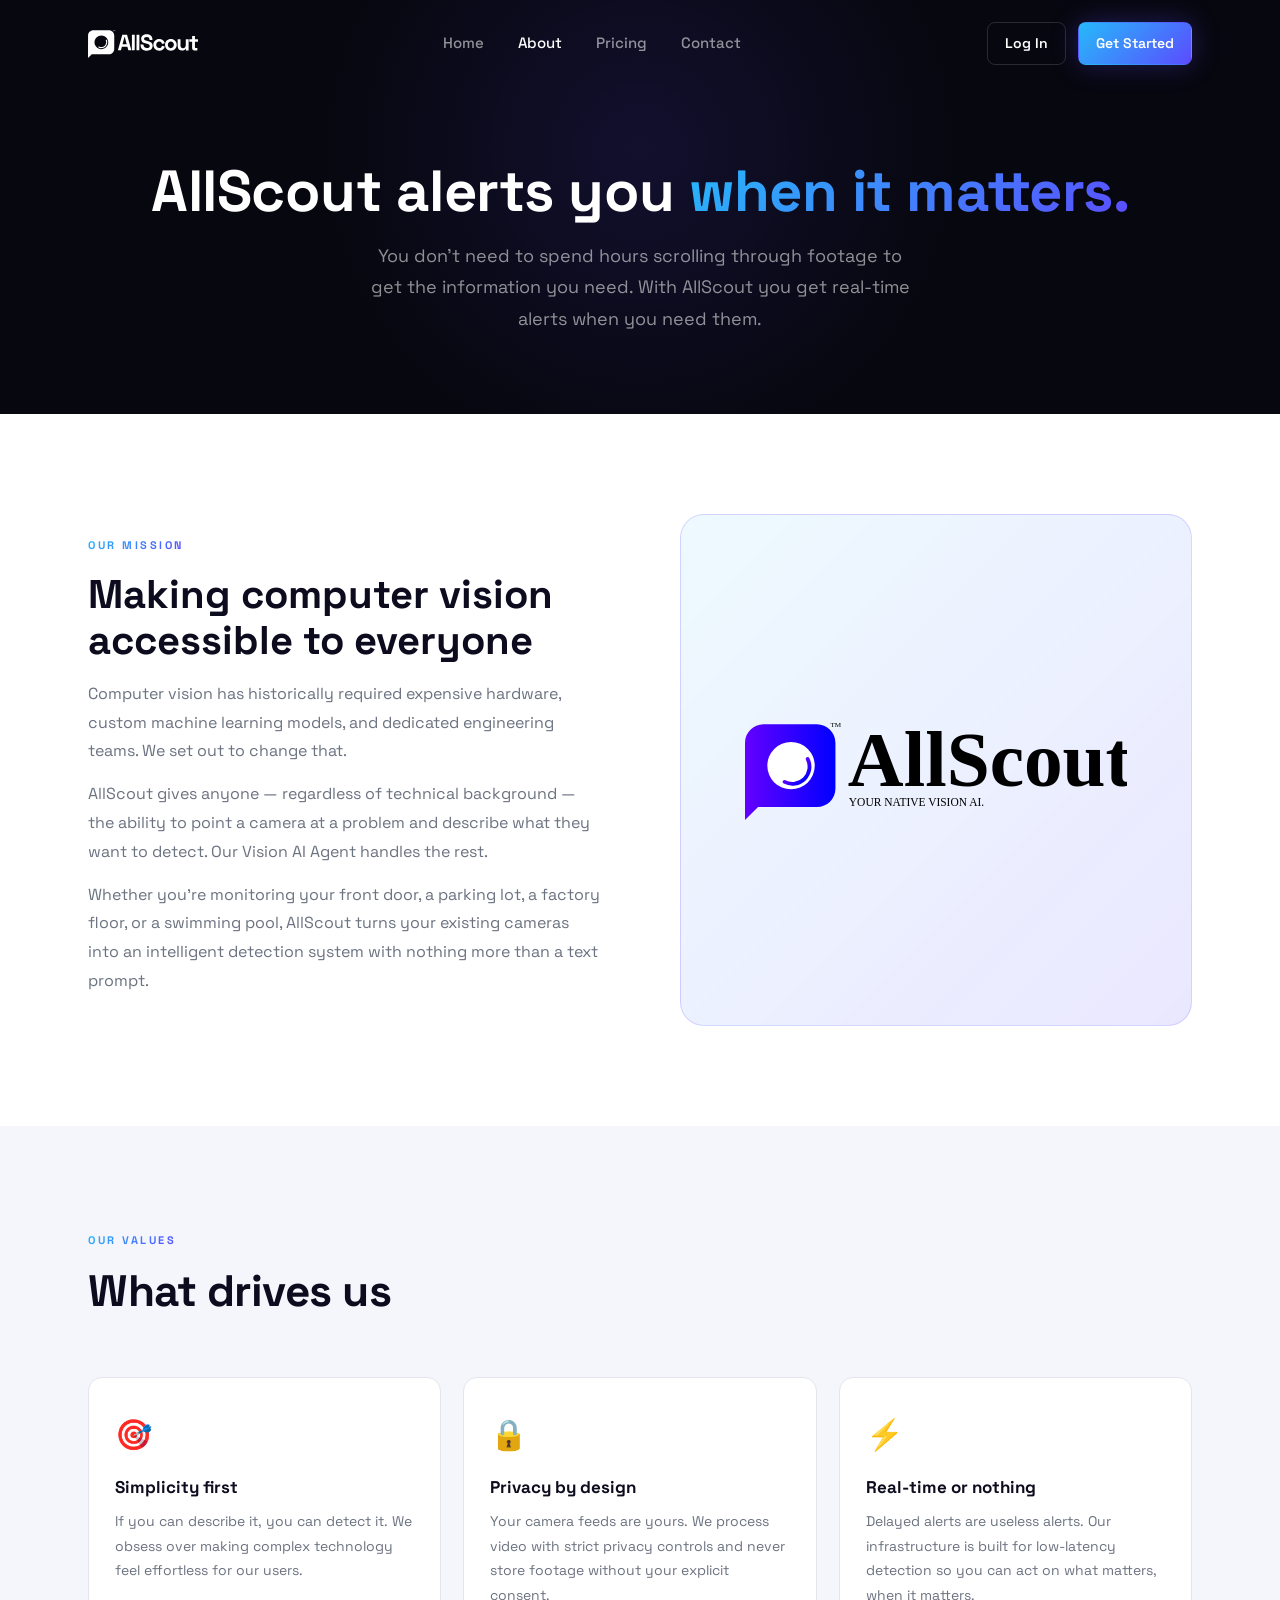
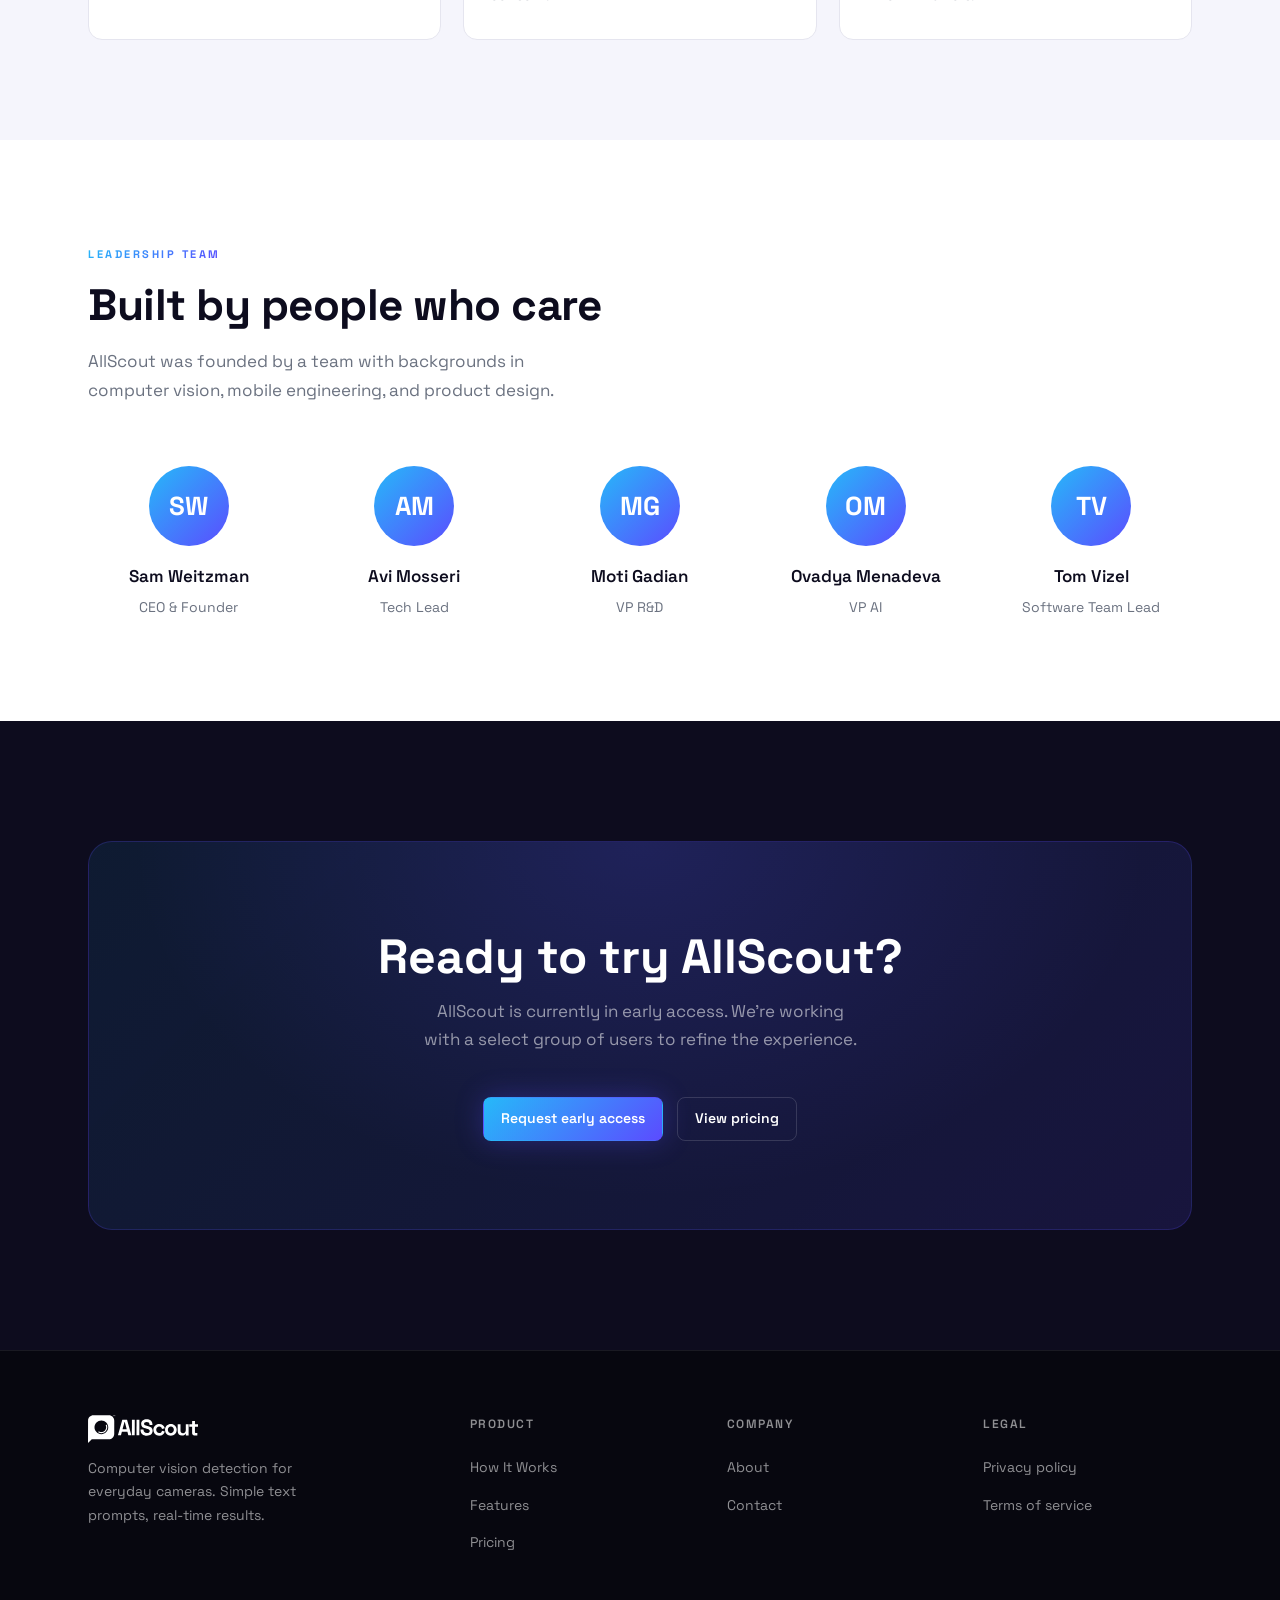
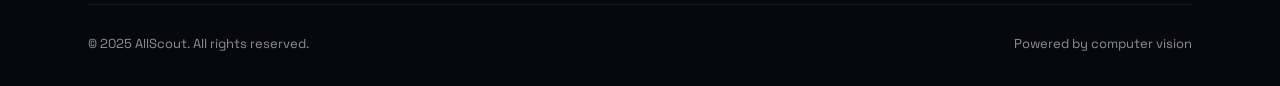
==== about.html @ 5b0c649d "Update about hero headline and subtext" ====
<!DOCTYPE html>
<html lang="en">
<head>
  <meta charset="UTF-8">
  <meta name="viewport" content="width=device-width, initial-scale=1.0">
  <title>About — AllScout</title>
  <meta name="description" content="Learn about AllScout's mission to make computer vision accessible to everyone.">
  <link rel="preconnect" href="https://fonts.googleapis.com">
  <link rel="preconnect" href="https://fonts.gstatic.com" crossorigin>
  <link href="https://fonts.googleapis.com/css2?family=Space+Grotesk:wght@300;400;500;600;700&display=swap" rel="stylesheet">
  <link rel="stylesheet" href="css/styles.css">
  <link rel="icon" href="assets/AllScout favicon.png" type="image/png">
</head>
<body>

  <!-- NAV -->
  <nav id="navbar">
    <div class="container">
      <div class="nav-inner">
        <a href="index.html" class="nav-logo">
          <img src="assets/AllSccout white.svg" alt="AllScout">
        </a>
        <ul class="nav-links">
          <li><a href="index.html">Home</a></li>
          <li><a href="about.html" class="active">About</a></li>
          <li><a href="pricing.html">Pricing</a></li>
          <li><a href="contact.html">Contact</a></li>
        </ul>
        <div class="nav-actions">
          <a href="contact.html" class="btn btn-ghost">Log In</a>
          <a href="contact.html" class="btn btn-primary">Get Started</a>
        </div>
        <button class="hamburger" onclick="openMenu()" aria-label="Open menu">
          <span></span><span></span><span></span>
        </button>
      </div>
    </div>
  </nav>

  <div class="mobile-nav" id="mobileMenu">
    <button class="mobile-nav-close" onclick="closeMenu()">✕</button>
    <a href="index.html" onclick="closeMenu()">Home</a>
    <a href="about.html" onclick="closeMenu()">About</a>
    <a href="pricing.html" onclick="closeMenu()">Pricing</a>
    <a href="contact.html" onclick="closeMenu()">Contact</a>
    <a href="contact.html" class="btn btn-primary" onclick="closeMenu()">Get Started</a>
  </div>

  <!-- PAGE HERO -->
  <section class="page-hero">
    <div class="page-hero-glow"></div>
    <h1>AllScout alerts you <span class="gradient-text">when it matters.</span></h1>
    <p>You don't need to spend hours scrolling through footage to get the information you need. With AllScout you get real-time alerts when you need them.</p>
  </section>

  <!-- MISSION -->
  <section class="about-mission">
    <div class="container">
      <div class="about-split">
        <div class="fade-in">
          <div class="section-label">Our Mission</div>
          <h2>Making computer vision accessible to everyone</h2>
          <p>Computer vision has historically required expensive hardware, custom machine learning models, and dedicated engineering teams. We set out to change that.</p>
          <p>AllScout gives anyone — regardless of technical background — the ability to point a camera at a problem and describe what they want to detect. Our Vision AI Agent handles the rest.</p>
          <p>Whether you're monitoring your front door, a parking lot, a factory floor, or a swimming pool, AllScout turns your existing cameras into an intelligent detection system with nothing more than a text prompt.</p>
        </div>
        <div class="about-visual fade-in" style="transition-delay:.15s;">
          <img src="assets/AllScout tagline.svg" alt="AllScout — Your Native Vision AI" style="width:75%;height:auto;">
        </div>
      </div>
    </div>
  </section>

  <!-- VALUES -->
  <section class="about-values">
    <div class="container">
      <div class="section-label">Our Values</div>
      <h2 class="section-title dark">What drives us</h2>
      <div class="values-grid">
        <div class="value-card fade-in">
          <div class="vi">🎯</div>
          <h3>Simplicity first</h3>
          <p>If you can describe it, you can detect it. We obsess over making complex technology feel effortless for our users.</p>
        </div>
        <div class="value-card fade-in" style="transition-delay:.1s">
          <div class="vi">🔒</div>
          <h3>Privacy by design</h3>
          <p>Your camera feeds are yours. We process video with strict privacy controls and never store footage without your explicit consent.</p>
        </div>
        <div class="value-card fade-in" style="transition-delay:.2s">
          <div class="vi">⚡</div>
          <h3>Real-time or nothing</h3>
          <p>Delayed alerts are useless alerts. Our infrastructure is built for low-latency detection so you can act on what matters, when it matters.</p>
        </div>
      </div>
    </div>
  </section>

  <!-- TEAM -->
  <section class="about-team">
    <div class="container">
      <div class="section-label">Leadership team</div>
      <h2 class="section-title dark">Built by people who care</h2>
      <p class="section-sub dark">AllScout was founded by a team with backgrounds in computer vision, mobile engineering, and product design.</p>
      <div class="team-grid">
        <a href="https://www.linkedin.com/in/samweitzman/" target="_blank" rel="noopener" class="team-card fade-in">
          <div class="team-avatar">SW</div>
          <h3>Sam Weitzman</h3>
          <span class="role">CEO & Founder</span>
        </a>
        <a href="https://www.linkedin.com/in/evanmosseri" target="_blank" rel="noopener" class="team-card fade-in" style="transition-delay:.1s">
          <div class="team-avatar">AM</div>
          <h3>Avi Mosseri</h3>
          <span class="role">Tech Lead</span>
        </a>
        <a href="https://www.linkedin.com/in/moti-gadian/" target="_blank" rel="noopener" class="team-card fade-in" style="transition-delay:.2s">
          <div class="team-avatar">MG</div>
          <h3>Moti Gadian</h3>
          <span class="role">VP R&D</span>
        </a>
        <div class="team-card fade-in" style="transition-delay:.3s">
          <div class="team-avatar">OM</div>
          <h3>Ovadya Menadeva</h3>
          <span class="role">VP AI</span>
        </div>
        <a href="https://www.linkedin.com/in/tom-vizel-810438127/" target="_blank" rel="noopener" class="team-card fade-in" style="transition-delay:.4s">
          <div class="team-avatar">TV</div>
          <h3>Tom Vizel</h3>
          <span class="role">Software Team Lead</span>
        </a>
      </div>
    </div>
  </section>

  <!-- CTA -->
  <section class="cta-section">
    <div class="container">
      <div class="cta-box">
        <h2>Ready to try AllScout?</h2>
        <p>AllScout is currently in early access. We're working with a select group of users to refine the experience.</p>
        <div class="cta-actions">
          <a href="contact.html" class="btn btn-primary">Request early access</a>
          <a href="pricing.html" class="btn btn-ghost">View pricing</a>
        </div>
      </div>
    </div>
  </section>

  <!-- FOOTER -->
  <footer>
    <div class="container">
      <div class="footer-grid">
        <div class="footer-brand">
          <a href="index.html" class="nav-logo"><img src="assets/AllSccout white.svg" alt="AllScout"></a>
          <p>Computer vision detection for everyday cameras. Simple text prompts, real-time results.</p>
        </div>
        <div class="footer-col">
          <h4>Product</h4>
          <ul>
            <li><a href="index.html#how-it-works">How It Works</a></li>
            <li><a href="index.html#features">Features</a></li>
            <li><a href="pricing.html">Pricing</a></li>
          </ul>
        </div>
        <div class="footer-col">
          <h4>Company</h4>
          <ul>
            <li><a href="about.html">About</a></li>
            <li><a href="contact.html">Contact</a></li>
          </ul>
        </div>
        <div class="footer-col">
          <h4>Legal</h4>
          <ul>
            <li><a href="privacy.html">Privacy policy</a></li>
            <li><a href="terms.html">Terms of service</a></li>
          </ul>
        </div>
      </div>
      <div class="footer-bottom">
        <span>© 2025 AllScout. All rights reserved.</span>
        <span>Powered by computer vision</span>
      </div>
    </div>
  </footer>

  <script src="js/main.js"></script>
</body>
</html>
---- css/styles.css ----
/* ============================================================
   AllScout — Shared Styles
   Font: Space Grotesk
   Brand: #5B4CFF (purple) + #26B9F9 (cyan)
   ============================================================ */

@import url('https://fonts.googleapis.com/css2?family=Space+Grotesk:wght@300;400;500;600;700&display=swap');

/* ---- VARIABLES & RESET ---- */
:root {
  /* Dark palette */
  --bg:         #07070f;
  --bg-2:       #0d0c1e;
  --bg-card:    rgba(255,255,255,0.04);
  /* Light palette */
  --lt:         #ffffff;
  --lt-2:       #f5f5fc;
  --lt-text:    #0d0c1e;
  --lt-muted:   #6b7280;
  --lt-border:  #e5e5ef;
  /* Brand */
  --purple:     #5B4CFF;
  --cyan:       #26B9F9;
  --gradient:   linear-gradient(135deg, #26B9F9 0%, #5B4CFF 100%);
  /* Shared */
  --text:       #ffffff;
  --text-muted: rgba(255,255,255,0.55);
  --border:     rgba(255,255,255,0.08);
  --border-2:   rgba(255,255,255,0.14);
  --r:          14px;
  --r-sm:       8px;
  --r-xl:       24px;
}

*,*::before,*::after { margin:0; padding:0; box-sizing:border-box; }
html { scroll-behavior: smooth; }
body {
  font-family: 'Space Grotesk', sans-serif;
  background: var(--bg);
  color: var(--text);
  line-height: 1.65;
  -webkit-font-smoothing: antialiased;
  overflow-x: hidden;
}
img { display:block; max-width:100%; }
a { text-decoration:none; }

/* ---- UTILITIES ---- */
.container { max-width:1160px; margin:0 auto; padding:0 28px; }

.gradient-text {
  background: var(--gradient);
  -webkit-background-clip: text;
  -webkit-text-fill-color: transparent;
  background-clip: text;
}

.section-label {
  display: inline-block;
  font-size: 11px; font-weight: 700;
  letter-spacing: 2.5px; text-transform: uppercase;
  background: var(--gradient);
  -webkit-background-clip: text; -webkit-text-fill-color: transparent;
  background-clip: text;
  margin-bottom: 18px;
}
.section-label.dark { /* same but on light bg */
  background: var(--gradient);
  -webkit-background-clip: text; -webkit-text-fill-color: transparent;
  background-clip: text;
}

.section-title { font-size:clamp(28px,4vw,44px); font-weight:700; line-height:1.12; letter-spacing:-0.5px; margin-bottom:16px; }
.section-title.dark { color: var(--lt-text); }
.section-sub { font-size:17px; color:var(--text-muted); max-width:520px; line-height:1.75; }
.section-sub.dark { color: var(--lt-muted); }

/* ---- BUTTONS ---- */
.btn {
  display:inline-flex; align-items:center; gap:8px;
  padding:9px 17px; border-radius:var(--r-sm);
  font-family:'Space Grotesk',sans-serif; font-size:14px; font-weight:600;
  cursor:pointer; border:1.5px solid transparent; white-space:nowrap;
  transition: transform .2s, box-shadow .2s, background .2s, border-color .2s;
}
.btn-primary {
  background: var(--gradient); color:#fff;
  box-shadow: 0 0 28px rgba(91,76,255,0.3);
}
.btn-primary:hover { transform:translateY(-2px); box-shadow:0 10px 40px rgba(91,76,255,0.5); }

.btn-ghost { background:transparent; color:var(--text); border-color:var(--border-2); }
.btn-ghost:hover { background:rgba(255,255,255,0.06); border-color:rgba(255,255,255,0.22); }

.btn-purple { background:var(--purple); color:#fff; box-shadow:0 0 24px rgba(91,76,255,0.35); }
.btn-purple:hover { transform:translateY(-2px); box-shadow:0 8px 32px rgba(91,76,255,0.5); }

.btn-outline-dark { background:transparent; color:var(--lt-text); border-color:var(--lt-border); }
.btn-outline-dark:hover { background:var(--lt-2); border-color:#c5c5dc; }

/* ---- NAVIGATION ---- */
nav {
  position:fixed; top:0; left:0; right:0; z-index:200;
  padding:22px 0;
  transition: background .3s, padding .3s, border-color .3s;
}
nav.scrolled {
  background:rgba(7,7,15,0.88);
  backdrop-filter:blur(20px); -webkit-backdrop-filter:blur(20px);
  padding:14px 0;
  border-bottom:1px solid var(--border);
}
.nav-inner { display:flex; align-items:center; justify-content:space-between; gap:24px; }

.nav-logo { display:flex; align-items:center; gap:9px; flex-shrink:0; }
.nav-logo img { height:28px; width:auto; }

.nav-links { display:flex; align-items:center; gap:34px; list-style:none; }
.nav-links a { font-size:15px; font-weight:500; color:var(--text-muted); transition:color .2s; }
.nav-links a:hover, .nav-links a.active { color:var(--text); }

.nav-actions { display:flex; align-items:center; gap:12px; }

.hamburger { display:none; flex-direction:column; gap:5px; cursor:pointer; padding:4px; background:none; border:none; }
.hamburger span { display:block; width:22px; height:2px; background:var(--text); border-radius:2px; transition:all .3s; }

.mobile-nav {
  display:none; position:fixed; inset:0; background:var(--bg); z-index:199;
  flex-direction:column; align-items:center; justify-content:center; gap:28px;
}
.mobile-nav.open { display:flex; }
.mobile-nav a { font-size:26px; font-weight:600; color:var(--text); }
.mobile-nav-close { position:absolute; top:22px; right:24px; font-size:28px; background:none; border:none; color:var(--text); cursor:pointer; }

@media (max-width:820px) {
  .nav-links, .nav-actions .btn-ghost { display:none; }
  .hamburger { display:flex; }
}

/* ---- HERO ---- */
.hero {
  min-height:100vh; display:flex; align-items:flex-start;
  padding:180px 0 80px; position:relative; overflow:hidden;
}
.hero-glow {
  position:absolute; width:900px; height:900px; border-radius:50%;
  background:radial-gradient(circle,rgba(91,76,255,0.14) 0%,transparent 68%);
  top:-300px; left:50%; transform:translateX(-50%); pointer-events:none;
}
.hero-glow-2 {
  position:absolute; width:500px; height:500px; border-radius:50%;
  background:radial-gradient(circle,rgba(38,185,249,0.08) 0%,transparent 70%);
  bottom:-100px; right:-50px; pointer-events:none;
}

.hero-layout {
  display:grid; grid-template-columns:1fr 1fr;
  gap:60px; align-items:center; position:relative; z-index:1;
  min-height: 640px;
}
.phones-wrap {
  position:relative;
  width: 420px;
  flex-shrink: 0;
  height:620px;
  align-self: center;
}

.hero-badge {
  display:inline-flex; align-items:center; gap:8px;
  padding:6px 14px; border-radius:100px;
  border:1px solid rgba(91,76,255,0.35);
  background:rgba(91,76,255,0.09);
  font-size:13px; font-weight:500; color:var(--text-muted);
  margin-bottom:26px;
}
.badge-dot {
  width:7px; height:7px; border-radius:50%;
  background:var(--cyan); animation:pulse 2s infinite;
}

.hero h1 {
  font-size:clamp(38px,5.5vw,72px);
  font-weight:700; line-height:1.06; letter-spacing:-2px; margin-bottom:22px;
  text-align: left;
  width: 100%;
}
.type-line {
  display: block;
  min-height: 1.2em;
  width: 100%;
}
.ellipsis {
  color: #ffffff;
  -webkit-text-fill-color: #ffffff;
}
#typeTarget {
  display: inline-block;
}
.hero-sub {
  font-size:clamp(16px,1.8vw,18px);
  color:var(--text-muted); line-height:1.75; margin-bottom:40px; max-width:480px;
}
.hero-actions { display:flex; gap:14px; flex-wrap:wrap; }

/* Store badges */
.store-badges { display:flex; gap:12px; flex-wrap:wrap; margin-top:20px; }
.store-badge {
  display:inline-flex; align-items:center; gap:10px;
  background:rgba(255,255,255,0.07); border:1px solid var(--border-2);
  border-radius:10px; padding:10px 16px;
  font-size:13px; font-weight:500; color:var(--text-muted);
  transition: background .2s, border-color .2s;
}
.store-badge:hover { background:rgba(255,255,255,0.11); border-color:rgba(255,255,255,0.22); }
.store-badge-icon { font-size:20px; }
.store-badge-text { display:flex; flex-direction:column; line-height:1.2; }
.store-badge-text small { font-size:11px; color:var(--text-muted); }
.store-badge-text strong { font-size:14px; color:var(--text); }

/* ---- PHONE MOCKUP ---- */
.phone-mockup {
  position:absolute;
  width:240px;
  background:#1a1a2a;
  border-radius:38px;
  border:2px solid rgba(255,255,255,0.12);
  box-shadow:0 32px 80px rgba(0,0,0,0.6), 0 0 0 1px rgba(255,255,255,0.06);
  overflow:hidden;
}
.phone-mockup::before {
  content:'';
  display:block;
  width:80px; height:26px;
  background:#000;
  border-radius:0 0 14px 14px;
  margin:0 auto 0;
  position:relative; z-index:2;
}
.phone-mockup img {
  width:100%; display:block;
  margin-top:-26px; /* overlap notch */
}
.phone-mockup.back {
  left:0; top:40px;
  transform:rotate(-6deg);
  z-index:1;
  filter:brightness(0.75);
}
.phone-mockup.front {
  left:180px; top:0;
  transform:rotate(4deg);
  z-index:2;
}
/* fallback when no image */
.phone-screen-placeholder {
  background:linear-gradient(160deg,#f0f0ff,#e8e8ff);
  min-height:400px;
  display:flex; align-items:center; justify-content:center;
  font-size:13px; color:#666; text-align:center; padding:20px;
}

@media (max-width:960px) {
  .hero-layout { grid-template-columns:1fr; }
  .phones-wrap { display:none; }
}

/* ---- LOGOS BAR ---- */
.logos-bar {
  padding:48px 0;
  border-top:1px solid var(--border);
  border-bottom:1px solid var(--border);
}
.logos-bar-label {
  text-align:center; font-size:12px; font-weight:500;
  letter-spacing:1.5px; text-transform:uppercase;
  color:var(--text-muted); margin-bottom:28px;
}
.logos-row {
  display:flex; justify-content:center; align-items:center;
  gap:44px; flex-wrap:wrap; opacity:0.35;
}
.logo-pill { font-size:17px; font-weight:700; letter-spacing:0.5px; color:var(--text); }

/* ---- AGENT FEATURE (HERO-LIKE PROMO) ---- */
.agent-section {
  padding:120px 0; background:var(--bg-2);
}
.agent-layout {
  display:grid; grid-template-columns:1fr 1fr;
  gap:72px; align-items:center;
}
.agent-phone {
  width:280px; margin:0 auto;
  background:#f5f5fc;
  border-radius:44px;
  border:2px solid rgba(0,0,0,0.08);
  box-shadow:0 40px 100px rgba(0,0,0,0.55);
  overflow:hidden;
  position:relative;
}
.agent-phone::before {
  content:'';
  display:block; width:90px; height:28px;
  background:#000; border-radius:0 0 16px 16px;
  margin:0 auto;
}
.agent-phone img { width:100%; display:block; margin-top:-28px; }
.agent-phone-placeholder {
  background:#f5f5fc; min-height:480px;
  display:flex; align-items:center; justify-content:center;
  font-size:13px; color:#666; text-align:center; padding:20px;
}

.agent-text .hero-badge { display:inline-flex; }
.agent-text h2 { font-size:clamp(26px,3.5vw,42px); font-weight:700; line-height:1.12; letter-spacing:-0.5px; margin-bottom:18px; }
.agent-text p { font-size:16px; color:var(--text-muted); line-height:1.8; margin-bottom:16px; }

.prompt-examples {
  display:flex; flex-direction:column; gap:10px; margin:28px 0;
}
.prompt-chip {
  display:inline-flex; align-items:center; gap:10px;
  background:rgba(255,255,255,0.04); border:1px solid var(--border);
  border-radius:100px; padding:10px 18px;
  font-size:14px; color:var(--text-muted); font-weight:500;
  width:fit-content;
}
.prompt-chip-icon { font-size:16px; }

@media (max-width:860px) {
  .agent-layout { grid-template-columns:1fr; }
  .agent-phone { display:none; }
}

/* ---- HOW IT WORKS (light) ---- */
.how-it-works {
  padding:120px 0;
  background:var(--lt);
}
.how-it-works .section-label,
.how-it-works .section-title,
.how-it-works .section-sub { color:var(--lt-text); }
.how-it-works .section-sub { color:var(--lt-muted); }

.steps-grid {
  display:grid; grid-template-columns:repeat(3,1fr);
  gap:28px; margin-top:60px;
}
.step-card {
  padding:36px 28px;
  background:var(--lt-2);
  border:1px solid var(--lt-border);
  border-radius:var(--r);
  transition: border-color .3s, transform .3s, box-shadow .3s;
}
.step-card:hover {
  border-color:#c5c5e0;
  transform:translateY(-5px);
  box-shadow:0 16px 48px rgba(91,76,255,0.08);
}
.step-num {
  font-size:52px; font-weight:700; line-height:1;
  background:var(--gradient); -webkit-background-clip:text;
  -webkit-text-fill-color:transparent; background-clip:text;
  margin-bottom:18px;
}
.step-card h3 { font-size:18px; font-weight:700; color:var(--lt-text); margin-bottom:10px; }
.step-card p { font-size:15px; color:var(--lt-muted); line-height:1.75; }
@media (max-width:768px) { .steps-grid { grid-template-columns:1fr; } }

/* ---- FEATURES (light) ---- */
.features { padding:100px 0; background:var(--lt-2); }
.features-grid {
  display:grid; grid-template-columns:repeat(3,1fr);
  gap:22px; margin-top:60px;
}
.feature-card {
  padding:32px 26px;
  background:var(--lt);
  border:1px solid var(--lt-border);
  border-radius:var(--r);
  transition: border-color .3s, transform .3s, box-shadow .3s;
}
.feature-card:hover {
  border-color:#c5c5e0;
  transform:translateY(-4px);
  box-shadow:0 12px 40px rgba(91,76,255,0.08);
}
.feature-icon {
  width:50px; height:50px; border-radius:13px;
  background:linear-gradient(135deg,rgba(38,185,249,0.1),rgba(91,76,255,0.12));
  border:1px solid rgba(91,76,255,0.15);
  display:flex; align-items:center; justify-content:center;
  font-size:22px; margin-bottom:18px;
}
.feature-card h3 { font-size:17px; font-weight:700; color:var(--lt-text); margin-bottom:10px; }
.feature-card p { font-size:14px; color:var(--lt-muted); line-height:1.75; }
@media (max-width:768px) { .features-grid { grid-template-columns:1fr; } }

/* ---- ALERTS SHOWCASE (dark) ---- */
.alerts-section { padding:120px 0; background:var(--bg); }
.alerts-layout {
  display:grid; grid-template-columns:1fr 1fr;
  gap:72px; align-items:center;
}
.alerts-chips {
  display:flex; flex-direction:column; gap:14px; margin-top:36px;
}
.alert-chip {
  display:flex; align-items:center; gap:16px;
  background:var(--bg-card); border:1px solid var(--border);
  border-radius:var(--r); padding:16px 20px;
  transition: border-color .3s, background .3s;
}
.alert-chip:hover { border-color:rgba(91,76,255,0.35); background:rgba(91,76,255,0.05); }
.alert-chip-icon {
  width:42px; height:42px; border-radius:50%;
  background:rgba(91,76,255,0.15); border:1px solid rgba(91,76,255,0.25);
  display:flex; align-items:center; justify-content:center; font-size:18px; flex-shrink:0;
}
.alert-chip-text { flex:1; }
.alert-chip-text strong { display:block; font-size:15px; font-weight:600; color:var(--text); }
.alert-chip-text span { font-size:13px; color:var(--text-muted); }
.alert-chip-badge {
  font-size:12px; font-weight:600; padding:3px 10px; border-radius:100px; flex-shrink:0;
}
.badge-blue { background:rgba(38,185,249,0.12); color:var(--cyan); border:1px solid rgba(38,185,249,0.25); }
.badge-purple { background:rgba(91,76,255,0.12); color:#a99eff; border:1px solid rgba(91,76,255,0.25); }
.badge-custom { background:rgba(255,255,255,0.06); color:var(--text-muted); border:1px solid var(--border); }

.alerts-phone {
  width:280px; margin:0 auto;
  background:#1a1a2a;
  border-radius:44px;
  border:2px solid rgba(255,255,255,0.1);
  box-shadow:0 40px 100px rgba(0,0,0,0.7), 0 0 0 1px rgba(255,255,255,0.05);
  overflow:hidden;
}
.alerts-phone::before {
  content:''; display:block; width:90px; height:28px;
  background:#000; border-radius:0 0 16px 16px; margin:0 auto;
}
.alerts-phone img { width:100%; display:block; margin-top:-28px; }
.alerts-phone-placeholder {
  background:#f5f5fc; min-height:480px;
  display:flex; align-items:center; justify-content:center;
  font-size:13px; color:#666; text-align:center; padding:20px;
}

@media (max-width:860px) {
  .alerts-layout { grid-template-columns:1fr; }
  .alerts-phone { display:none; }
}

/* ---- CTA SECTION ---- */
.cta-section { padding:120px 0; background:var(--bg-2); }
.cta-box {
  background:linear-gradient(135deg,rgba(38,185,249,0.09),rgba(91,76,255,0.14));
  border:1px solid rgba(91,76,255,0.22);
  border-radius:var(--r-xl); padding:88px 64px; text-align:center;
  position:relative; overflow:hidden;
}
.cta-box::before {
  content:''; position:absolute; inset:0;
  background:radial-gradient(ellipse at 50% 0%,rgba(91,76,255,0.18),transparent 65%);
  pointer-events:none;
}
.cta-box h2 { font-size:clamp(28px,4vw,48px); font-weight:700; line-height:1.12; margin-bottom:14px; position:relative; }
.cta-box p { font-size:17px; color:var(--text-muted); margin-bottom:44px; max-width:440px; margin-left:auto; margin-right:auto; position:relative; }
.cta-actions { display:flex; gap:14px; justify-content:center; position:relative; flex-wrap:wrap; }
@media (max-width:600px) { .cta-box { padding:56px 24px; } }

/* ---- FOOTER ---- */
footer { padding:64px 0 32px; border-top:1px solid var(--border); }
.footer-grid {
  display:grid; grid-template-columns:1.6fr repeat(3,1fr);
  gap:48px; margin-bottom:48px;
}
.footer-brand p { font-size:14px; color:var(--text-muted); line-height:1.7; margin-top:14px; max-width:230px; }
.footer-col h4 {
  font-size:12px; font-weight:600; text-transform:uppercase;
  letter-spacing:1.5px; color:var(--text-muted); margin-bottom:20px;
}
.footer-col ul { list-style:none; display:flex; flex-direction:column; gap:11px; }
.footer-col ul a { font-size:14px; color:var(--text-muted); transition:color .2s; }
.footer-col ul a:hover { color:var(--text); }
.footer-bottom {
  display:flex; justify-content:space-between; align-items:center;
  padding-top:28px; border-top:1px solid var(--border);
  font-size:13px; color:var(--text-muted);
}
@media (max-width:768px) {
  .footer-grid { grid-template-columns:1fr 1fr; }
  .footer-bottom { flex-direction:column; gap:12px; text-align:center; }
}
@media (max-width:480px) { .footer-grid { grid-template-columns:1fr; } }

/* ---- PAGE HERO (inner pages) ---- */
.page-hero {
  padding:160px 0 80px; text-align:center;
  position:relative; overflow:hidden;
}
.page-hero-glow {
  position:absolute; width:700px; height:700px; border-radius:50%;
  background:radial-gradient(circle,rgba(91,76,255,0.13) 0%,transparent 65%);
  top:-200px; left:50%; transform:translateX(-50%); pointer-events:none;
}
.page-hero h1 { font-size:clamp(34px,5vw,58px); font-weight:700; line-height:1.1; letter-spacing:-0.5px; margin-bottom:16px; position:relative; }
.page-hero p { font-size:18px; color:var(--text-muted); max-width:540px; margin:0 auto; line-height:1.75; position:relative; }

/* ---- ABOUT PAGE ---- */
.about-mission { padding:100px 0; background:var(--lt); }
.about-split { display:grid; grid-template-columns:1fr 1fr; gap:80px; align-items:center; }
.about-split h2 { font-size:clamp(26px,3.5vw,40px); font-weight:700; line-height:1.15; margin-bottom:16px; color:var(--lt-text); }
.about-split p { font-size:16px; color:var(--lt-muted); line-height:1.8; margin-bottom:14px; }
.about-visual {
  background:linear-gradient(135deg,rgba(38,185,249,0.08),rgba(91,76,255,0.13));
  border:1px solid rgba(91,76,255,0.18);
  border-radius:var(--r-xl); aspect-ratio:1;
  display:flex; align-items:center; justify-content:center; font-size:72px;
}
@media (max-width:768px) { .about-split { grid-template-columns:1fr; gap:40px; } }

.about-values { padding:100px 0; background:var(--lt-2); }
.values-grid { display:grid; grid-template-columns:repeat(3,1fr); gap:22px; margin-top:60px; }
.value-card {
  padding:32px 26px;
  background:var(--lt); border:1px solid var(--lt-border); border-radius:var(--r);
  transition: border-color .3s, transform .3s;
}
.value-card:hover { border-color:#c5c5e0; transform:translateY(-4px); }
.value-card .vi { font-size:30px; margin-bottom:14px; }
.value-card h3 { font-size:17px; font-weight:700; color:var(--lt-text); margin-bottom:8px; }
.value-card p { font-size:14px; color:var(--lt-muted); line-height:1.75; }
@media (max-width:768px) { .values-grid { grid-template-columns:1fr; } }

.about-team { padding:100px 0; background:var(--lt); }
.team-grid { display:grid; grid-template-columns:repeat(5,1fr); gap:24px; margin-top:60px; }
.team-card { text-align:center; }
.team-avatar {
  width:80px; height:80px; border-radius:50%;
  background:var(--gradient);
  margin:0 auto 16px; display:flex; align-items:center; justify-content:center;
  font-size:26px; font-weight:700; color:#fff;
}
.team-card h3 { font-size:17px; font-weight:600; color:var(--lt-text); margin-bottom:4px; }
.team-card .role { font-size:14px; color:var(--lt-muted); }
@media (max-width:960px) { .team-grid { grid-template-columns:repeat(3,1fr); } }
@media (max-width:600px) { .team-grid { grid-template-columns:repeat(2,1fr); } }

/* ---- PRICING PAGE ---- */
.pricing-section { padding:80px 0 120px; background:var(--lt); }

.billing-toggle {
  display:flex; align-items:center; justify-content:center;
  gap:14px; margin-top:32px; font-size:15px; color:var(--lt-muted);
}
.toggle {
  width:46px; height:25px; background:var(--gradient);
  border-radius:100px; position:relative; cursor:pointer; flex-shrink:0;
}
.toggle-knob {
  position:absolute; width:19px; height:19px; background:#fff; border-radius:50%;
  top:3px; left:3px; transition:transform .25s;
}
.toggle.annual .toggle-knob { transform:translateX(21px); }
.save-badge {
  background:linear-gradient(135deg,rgba(38,185,249,0.15),rgba(91,76,255,0.15));
  border:1px solid rgba(91,76,255,0.25); color:var(--purple);
  font-size:12px; font-weight:700; padding:3px 10px; border-radius:100px;
}

.pricing-grid {
  display:grid; grid-template-columns:repeat(3,1fr);
  gap:22px; margin-top:60px; align-items:start;
}
.pricing-card {
  padding:38px 30px;
  background:var(--lt); border:1.5px solid var(--lt-border);
  border-radius:var(--r-xl); position:relative;
  transition: border-color .3s, transform .3s, box-shadow .3s;
}
.pricing-card:hover { border-color:#c0bfec; transform:translateY(-4px); box-shadow:0 16px 48px rgba(91,76,255,0.1); }
.pricing-card.featured { border-color:var(--purple); background:linear-gradient(160deg,rgba(38,185,249,0.03),rgba(91,76,255,0.05)); }
.featured-badge {
  position:absolute; top:-13px; left:50%; transform:translateX(-50%);
  background:var(--gradient); color:#fff;
  font-size:11px; font-weight:700; letter-spacing:0.5px;
  padding:4px 16px; border-radius:100px; white-space:nowrap;
}
.pricing-tier { font-size:12px; font-weight:700; letter-spacing:2px; text-transform:uppercase; color:var(--lt-muted); margin-bottom:14px; }
.price-wrap { display:flex; align-items:flex-end; gap:2px; margin-bottom:8px; }
.price-currency { font-size:20px; font-weight:600; color:var(--lt-muted); margin-bottom:8px; }
.price-amount { font-size:52px; font-weight:700; line-height:1; letter-spacing:-2px; color:var(--lt-text); }
.price-period { font-size:14px; color:var(--lt-muted); margin-left:4px; margin-bottom:6px; }
.price-desc { font-size:14px; color:var(--lt-muted); line-height:1.65; margin-bottom:28px; min-height:44px; }
.pricing-divider { height:1px; background:var(--lt-border); margin-bottom:22px; }
.pricing-features { list-style:none; display:flex; flex-direction:column; gap:12px; margin-bottom:36px; }
.pricing-features li { display:flex; align-items:flex-start; gap:10px; font-size:14px; color:var(--lt-muted); }
.pricing-features li::before { content:'✓'; color:var(--purple); font-weight:700; flex-shrink:0; margin-top:1px; }
.pricing-features li.off { opacity:0.4; }
.pricing-features li.off::before { content:'–'; color:var(--lt-muted); }
@media (max-width:900px) { .pricing-grid { grid-template-columns:1fr; max-width:420px; margin-left:auto; margin-right:auto; } }

.faq-section { padding:80px 0 120px; background:var(--lt-2); }
.faq-list { max-width:700px; margin:60px auto 0; }
.faq-item { border-top:1px solid var(--lt-border); }
.faq-item:last-child { border-bottom:1px solid var(--lt-border); }
.faq-q {
  display:flex; justify-content:space-between; align-items:center;
  gap:16px; padding:22px 0; cursor:pointer;
  font-size:16px; font-weight:600; color:var(--lt-text);
}
.faq-arrow { font-size:18px; color:var(--lt-muted); transition:transform .3s, color .3s; flex-shrink:0; }
.faq-item.open .faq-arrow { transform:rotate(45deg); color:var(--purple); }
.faq-a {
  font-size:15px; color:var(--lt-muted); line-height:1.75;
  max-height:0; overflow:hidden; transition:max-height .4s ease, padding-bottom .3s;
}
.faq-item.open .faq-a { max-height:320px; padding-bottom:22px; }

/* ---- CONTACT PAGE ---- */
.contact-section { padding:160px 0 120px; background:var(--lt); }
.contact-grid { display:grid; grid-template-columns:1fr 1.7fr; gap:80px; align-items:start; }
.contact-info h1 { font-size:clamp(30px,4vw,48px); font-weight:700; line-height:1.12; margin-bottom:16px; color:var(--lt-text); }
.contact-info > p { font-size:16px; color:var(--lt-muted); line-height:1.75; margin-bottom:40px; }
.contact-details { display:flex; flex-direction:column; gap:16px; }
.contact-item { display:flex; align-items:center; gap:14px; font-size:15px; color:var(--lt-muted); }
.contact-icon {
  width:42px; height:42px; border-radius:11px;
  background:linear-gradient(135deg,rgba(38,185,249,0.1),rgba(91,76,255,0.14));
  border:1px solid rgba(91,76,255,0.15);
  display:flex; align-items:center; justify-content:center; font-size:18px; flex-shrink:0;
}

.form-card {
  background:var(--lt); border:1.5px solid var(--lt-border);
  border-radius:var(--r-xl); padding:48px 44px;
  box-shadow:0 8px 40px rgba(91,76,255,0.06);
}
.form-row-2 { display:grid; grid-template-columns:1fr 1fr; gap:16px; }
.form-group { margin-bottom:22px; }
.form-group label {
  display:block; font-size:12px; font-weight:700;
  color:var(--lt-muted); margin-bottom:8px;
  text-transform:uppercase; letter-spacing:0.5px;
}
.form-group input, .form-group textarea, .form-group select {
  width:100%; background:var(--lt-2); border:1.5px solid var(--lt-border);
  border-radius:var(--r-sm); padding:13px 16px;
  font-family:'Space Grotesk',sans-serif; font-size:15px; color:var(--lt-text);
  transition:border-color .2s; outline:none; appearance:none;
}
.form-group input:focus, .form-group textarea:focus, .form-group select:focus { border-color:var(--purple); }
.form-group input::placeholder, .form-group textarea::placeholder { color:#bbb; }
.form-group textarea { resize:vertical; min-height:130px; }
.form-group select option { background:var(--lt); }
@media (max-width:900px) {
  .contact-grid { grid-template-columns:1fr; gap:48px; }
  .form-card { padding:32px 24px; }
  .form-row-2 { grid-template-columns:1fr; }
}

/* ---- TYPEWRITER CURSOR ---- */
.type-cursor {
  display: inline-block;
  width: 3px;
  height: 0.78em;
  background: var(--purple);
  margin-left: 4px;
  vertical-align: middle;
  border-radius: 2px;
  animation: blink 1s step-end infinite;
}
@keyframes blink {
  0%, 100% { opacity: 1; }
  50%       { opacity: 0; }
}

/* ---- ANIMATIONS ---- */
.fade-in { opacity:0; transform:translateY(22px); transition:opacity .65s ease, transform .65s ease; }
.fade-in.visible { opacity:1; transform:translateY(0); }

@keyframes pulse {
  0%,100% { opacity:1; transform:scale(1); }
  50%      { opacity:0.5; transform:scale(1.4); }
}
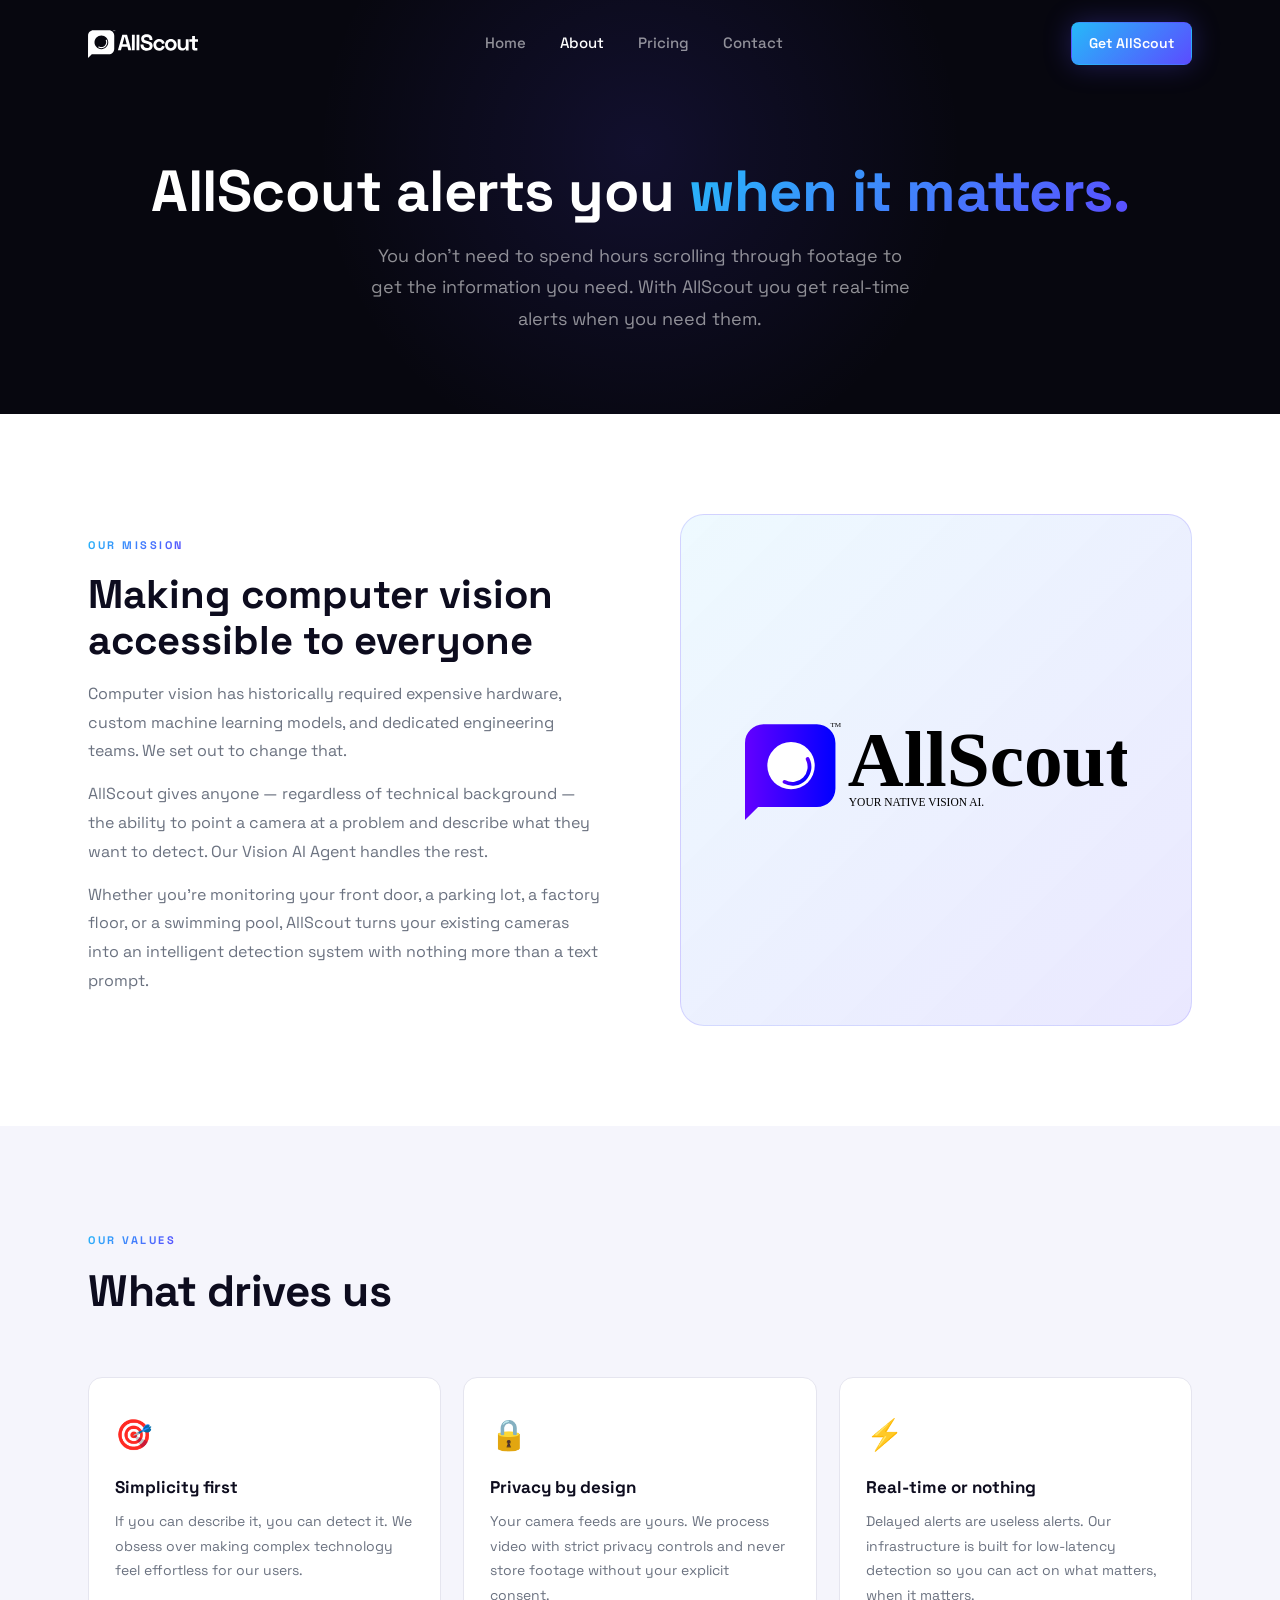
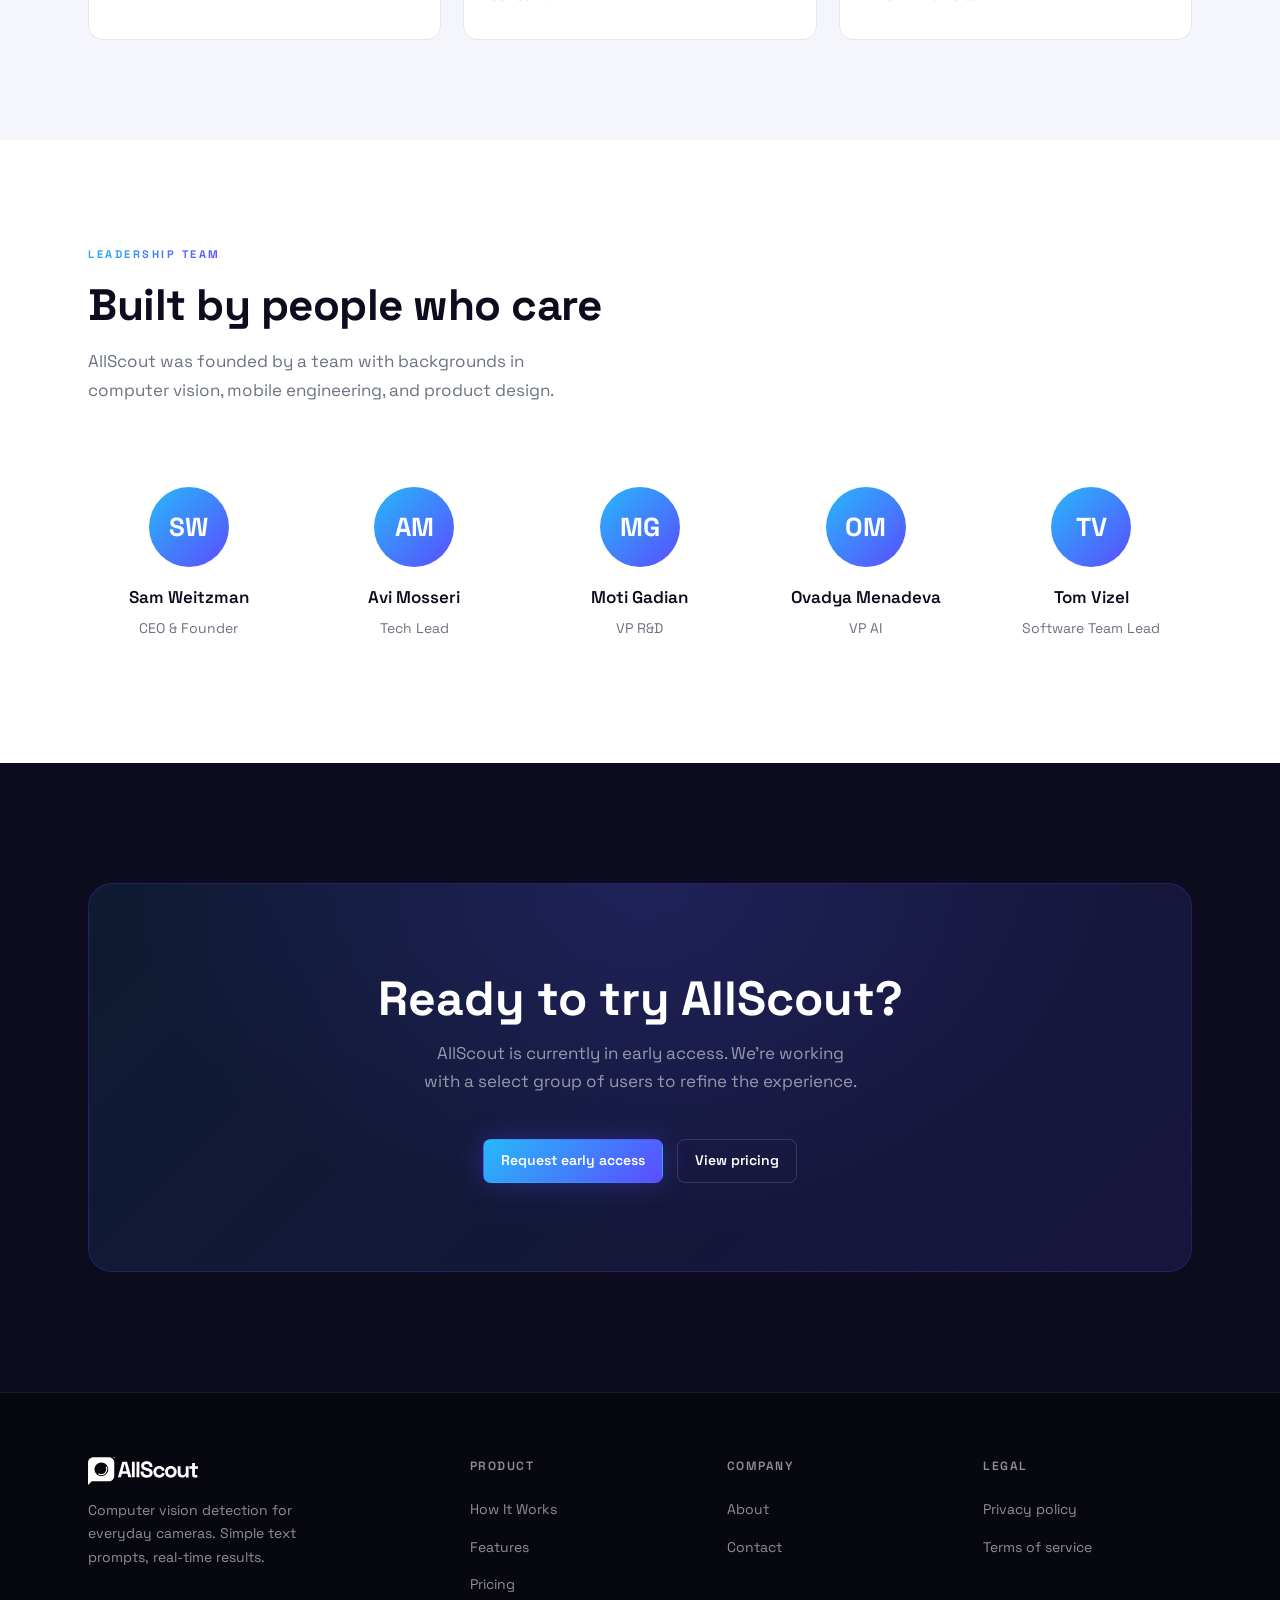
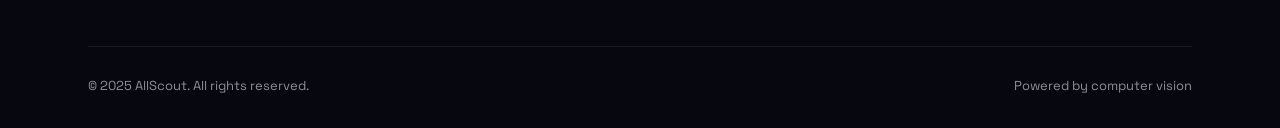
==== commit 4b9174aa: "Redesign contact page, fix white-on-white, remove Login, update CTA to Get AllScout" ====
--- a/about.html
+++ b/about.html
@@ -27,8 +27,8 @@
           <li><a href="contact.html">Contact</a></li>
         </ul>
         <div class="nav-actions">
-          <a href="contact.html" class="btn btn-ghost">Log In</a>
-          <a href="contact.html" class="btn btn-primary">Get Started</a>
+          
+          <a href="contact.html" class="btn btn-primary">Get AllScout</a>
         </div>
         <button class="hamburger" onclick="openMenu()" aria-label="Open menu">
           <span></span><span></span><span></span>
--- a/css/styles.css
+++ b/css/styles.css
@@ -537,7 +537,13 @@
 
 .about-team { padding:100px 0; background:var(--lt); }
 .team-grid { display:grid; grid-template-columns:repeat(5,1fr); gap:24px; margin-top:60px; }
-.team-card { text-align:center; }
+.team-card {
+  text-align:center; text-decoration:none; display:block;
+  padding:20px 12px; border-radius:var(--r);
+  border:1px solid transparent;
+  transition: border-color .25s, transform .25s;
+}
+a.team-card:hover { border-color:var(--lt-border); transform:translateY(-4px); cursor:pointer; }
 .team-avatar {
   width:80px; height:80px; border-radius:50%;
   background:var(--gradient);
@@ -621,10 +627,11 @@
 .faq-item.open .faq-a { max-height:320px; padding-bottom:22px; }
 
 /* ---- CONTACT PAGE ---- */
-.contact-section { padding:160px 0 120px; background:var(--lt); }
+.contact-section { padding:80px 0 120px; background:var(--lt); }
 .contact-grid { display:grid; grid-template-columns:1fr 1.7fr; gap:80px; align-items:start; }
-.contact-info h1 { font-size:clamp(30px,4vw,48px); font-weight:700; line-height:1.12; margin-bottom:16px; color:var(--lt-text); }
+.contact-info h2 { font-size:clamp(22px,3vw,32px); font-weight:700; line-height:1.15; margin-bottom:12px; color:var(--lt-text); }
 .contact-info > p { font-size:16px; color:var(--lt-muted); line-height:1.75; margin-bottom:40px; }
+.contact-item { display:flex; align-items:center; gap:14px; font-size:15px; color:var(--lt-muted); }
 .contact-details { display:flex; flex-direction:column; gap:16px; }
 .contact-item { display:flex; align-items:center; gap:14px; font-size:15px; color:var(--lt-muted); }
 .contact-icon {
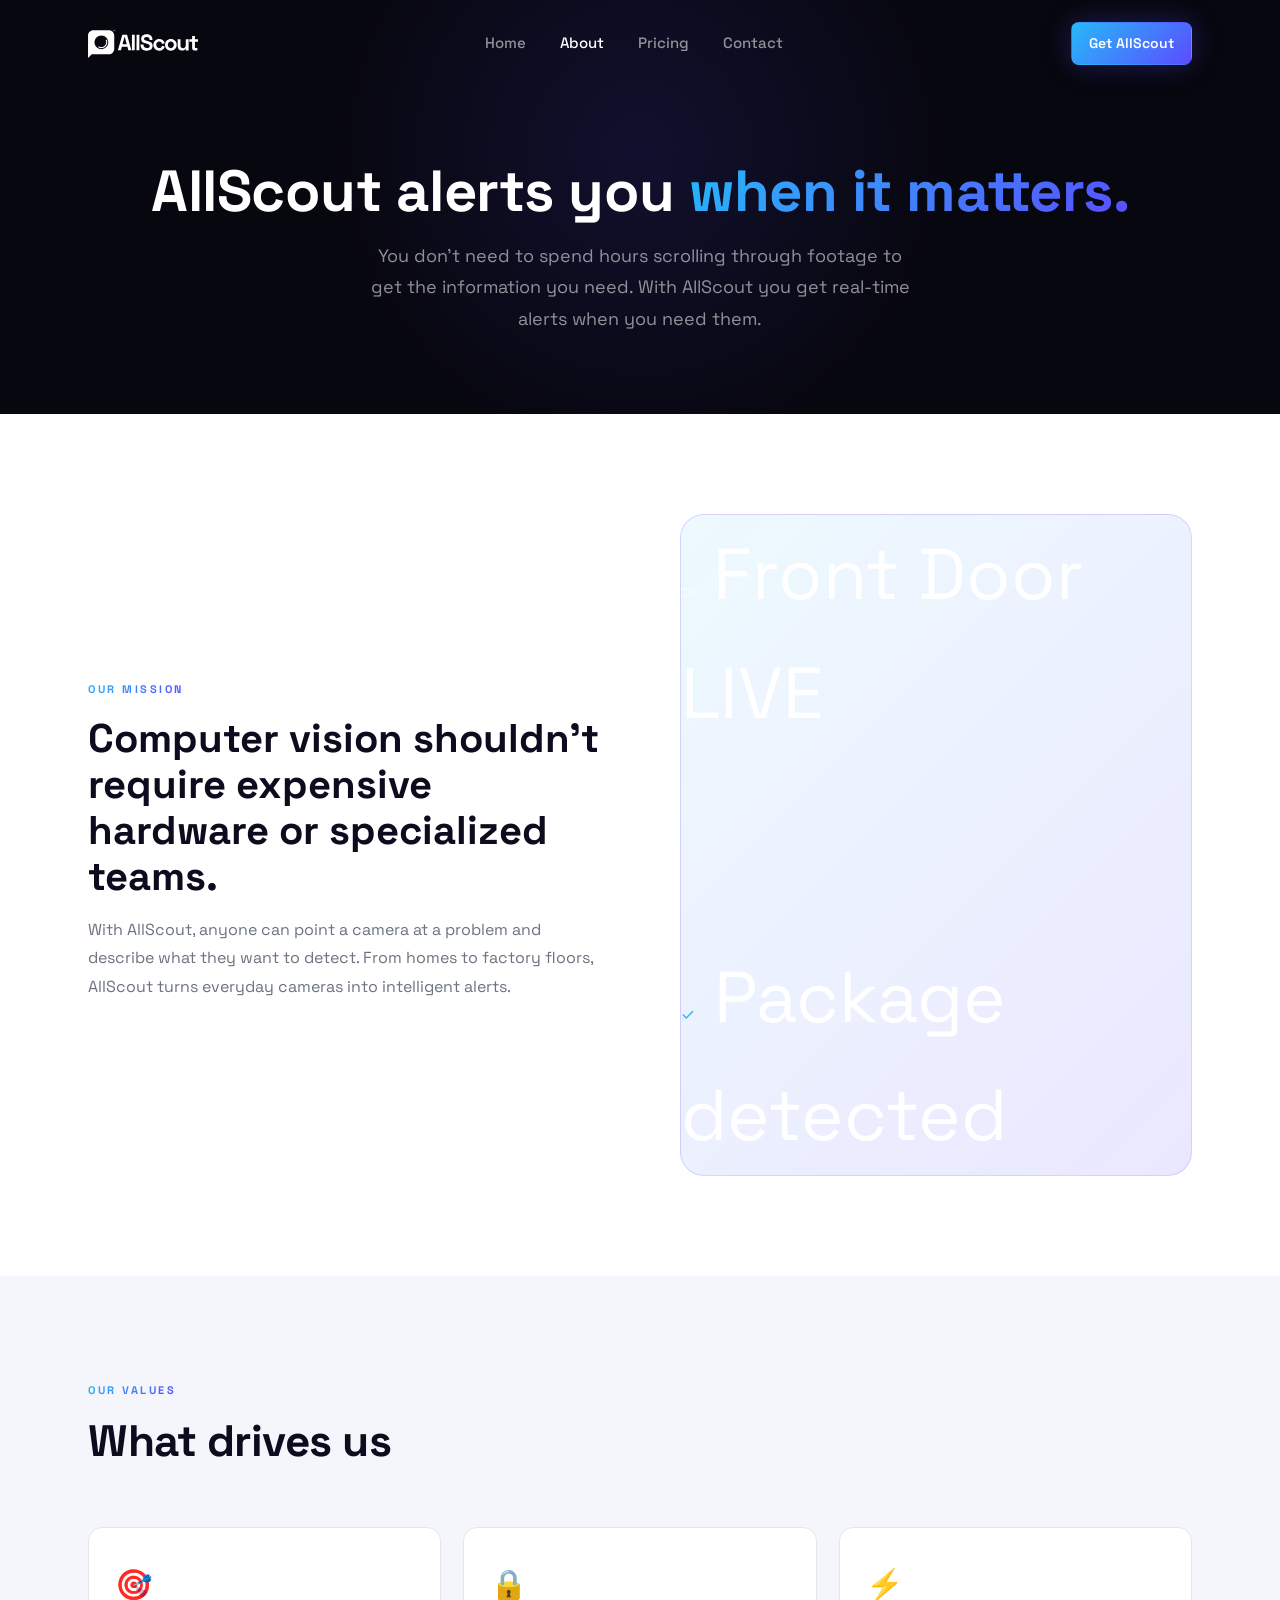
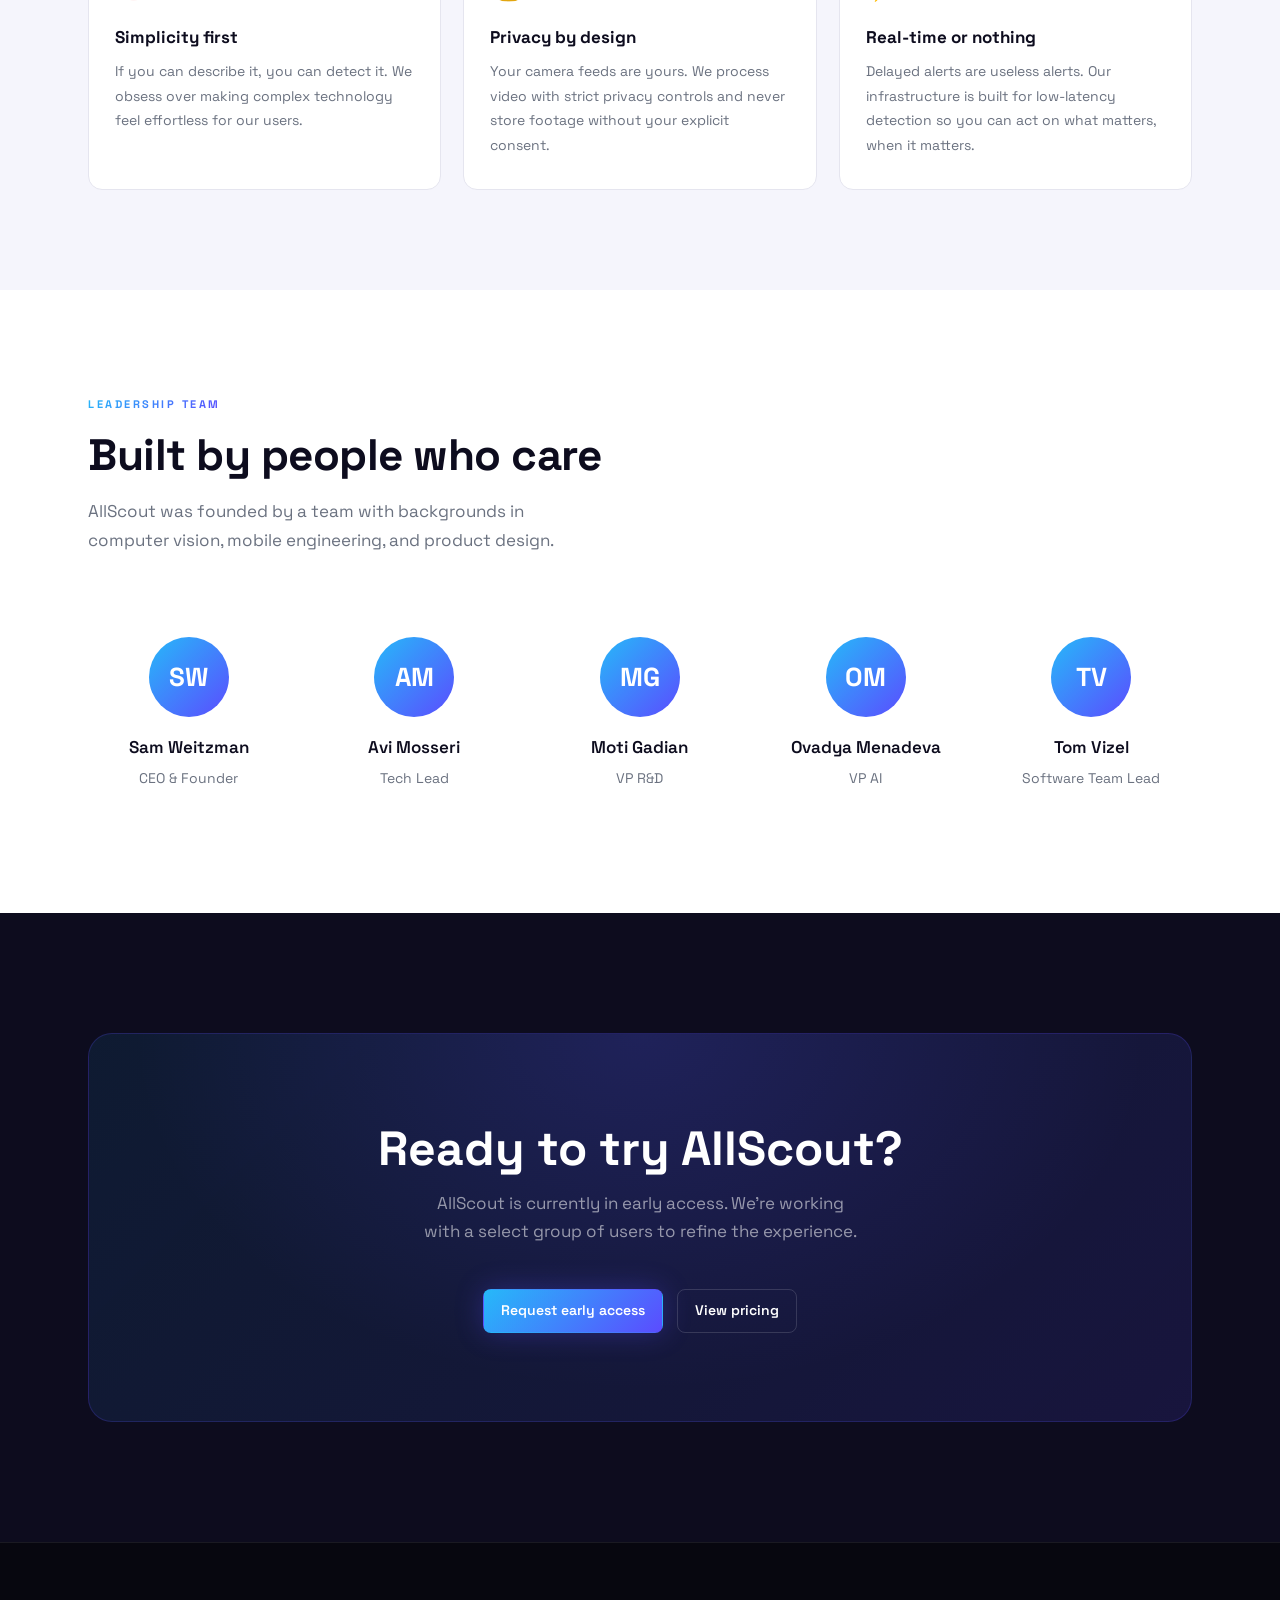
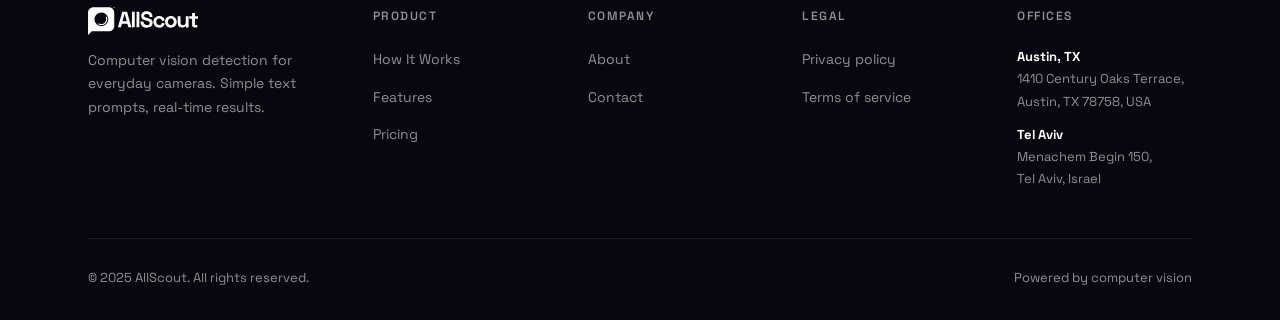
==== commit 7eeee6e8: "Shorten about page mission copy" ====
--- a/about.html
+++ b/about.html
@@ -59,13 +59,40 @@
       <div class="about-split">
         <div class="fade-in">
           <div class="section-label">Our Mission</div>
-          <h2>Making computer vision accessible to everyone</h2>
-          <p>Computer vision has historically required expensive hardware, custom machine learning models, and dedicated engineering teams. We set out to change that.</p>
-          <p>AllScout gives anyone — regardless of technical background — the ability to point a camera at a problem and describe what they want to detect. Our Vision AI Agent handles the rest.</p>
-          <p>Whether you're monitoring your front door, a parking lot, a factory floor, or a swimming pool, AllScout turns your existing cameras into an intelligent detection system with nothing more than a text prompt.</p>
+          <h2>Computer vision shouldn't require expensive hardware or specialized teams.</h2>
+          <p>With AllScout, anyone can point a camera at a problem and describe what they want to detect. From homes to factory floors, AllScout turns everyday cameras into intelligent alerts.</p>
         </div>
         <div class="about-visual fade-in" style="transition-delay:.15s;">
-          <img src="assets/AllScout tagline.svg" alt="AllScout — Your Native Vision AI" style="width:75%;height:auto;">
+          <div class="cam-frame">
+            <div class="cam-titlebar">
+              <div class="cam-titlebar-left">
+                <span class="cam-dot red"></span>
+                <span class="cam-dot yellow"></span>
+                <span class="cam-dot green"></span>
+              </div>
+              <div class="cam-titlebar-center">
+                <svg width="13" height="13" viewBox="0 0 24 24" fill="none" stroke="currentColor" stroke-width="2" stroke-linecap="round" stroke-linejoin="round" style="opacity:.6"><path d="M23 7l-7 5 7 5V7z"/><rect x="1" y="5" width="15" height="14" rx="2"/></svg>
+                <span>Front Door</span>
+              </div>
+              <div class="cam-live">
+                <span class="cam-live-dot"></span>LIVE
+              </div>
+            </div>
+            <div class="cam-video-wrap">
+              <video
+                src="assets/Raw%20Videos/Amazon%20delivery%20detection.mp4"
+                autoplay
+                muted
+                loop
+                playsinline
+                aria-label="AllScout detecting a package delivery in real time"
+              ></video>
+              <div class="cam-detection-badge">
+                <svg width="14" height="14" viewBox="0 0 24 24" fill="none" stroke="#26b9f9" stroke-width="2.5" stroke-linecap="round" stroke-linejoin="round"><polyline points="20 6 9 17 4 12"/></svg>
+                Package detected
+              </div>
+            </div>
+          </div>
         </div>
       </div>
     </div>
@@ -176,6 +203,13 @@
             <li><a href="terms.html">Terms of service</a></li>
           </ul>
         </div>
+        <div class="footer-col">
+          <h4>Offices</h4>
+          <ul class="footer-addresses">
+            <li><strong>Austin, TX</strong><br>1410 Century Oaks Terrace,<br>Austin, TX 78758, USA</li>
+            <li><strong>Tel Aviv</strong><br>Menachem Begin 150,<br>Tel Aviv, Israel</li>
+          </ul>
+        </div>
       </div>
       <div class="footer-bottom">
         <span>© 2025 AllScout. All rights reserved.</span>
--- a/css/styles.css
+++ b/css/styles.css
@@ -187,15 +187,27 @@
 }
 .type-line {
   display: block;
-  min-height: 1.2em;
+  min-height: 2.4em;
   width: 100%;
+  overflow: hidden;
 }
 .ellipsis {
   color: #ffffff;
   -webkit-text-fill-color: #ffffff;
 }
 #typeTarget {
+  display: inline;
+}
+#typeTarget::after {
+  content: '';
   display: inline-block;
+  width: 2px;
+  height: 0.85em;
+  background: var(--purple);
+  margin-left: 3px;
+  vertical-align: text-bottom;
+  border-radius: 2px;
+  animation: blink 1s step-end infinite;
 }
 .hero-sub {
   font-size:clamp(16px,1.8vw,18px);
@@ -278,7 +290,7 @@
 }
 .logos-row {
   display:flex; justify-content:center; align-items:center;
-  gap:44px; flex-wrap:wrap; opacity:0.35;
+  gap:44px; flex-wrap:wrap; opacity:0.45;
 }
 .logo-pill { font-size:17px; font-weight:700; letter-spacing:0.5px; color:var(--text); }
 
@@ -474,8 +486,8 @@
 /* ---- FOOTER ---- */
 footer { padding:64px 0 32px; border-top:1px solid var(--border); }
 .footer-grid {
-  display:grid; grid-template-columns:1.6fr repeat(3,1fr);
-  gap:48px; margin-bottom:48px;
+  display:grid; grid-template-columns:1.4fr repeat(4,1fr);
+  gap:40px; margin-bottom:48px;
 }
 .footer-brand p { font-size:14px; color:var(--text-muted); line-height:1.7; margin-top:14px; max-width:230px; }
 .footer-col h4 {
@@ -485,6 +497,8 @@
 .footer-col ul { list-style:none; display:flex; flex-direction:column; gap:11px; }
 .footer-col ul a { font-size:14px; color:var(--text-muted); transition:color .2s; }
 .footer-col ul a:hover { color:var(--text); }
+.footer-addresses li { font-size:13px; color:var(--text-muted); line-height:1.7; }
+.footer-addresses li strong { color:var(--text); font-size:13px; }
 .footer-bottom {
   display:flex; justify-content:space-between; align-items:center;
   padding-top:28px; border-top:1px solid var(--border);
@@ -579,13 +593,14 @@
 
 .pricing-grid {
   display:grid; grid-template-columns:repeat(3,1fr);
-  gap:22px; margin-top:60px; align-items:start;
+  gap:22px; margin-top:60px; align-items:stretch;
 }
 .pricing-card {
   padding:38px 30px;
   background:var(--lt); border:1.5px solid var(--lt-border);
   border-radius:var(--r-xl); position:relative;
   transition: border-color .3s, transform .3s, box-shadow .3s;
+  display:flex; flex-direction:column;
 }
 .pricing-card:hover { border-color:#c0bfec; transform:translateY(-4px); box-shadow:0 16px 48px rgba(91,76,255,0.1); }
 .pricing-card.featured { border-color:var(--purple); background:linear-gradient(160deg,rgba(38,185,249,0.03),rgba(91,76,255,0.05)); }
@@ -602,7 +617,7 @@
 .price-period { font-size:14px; color:var(--lt-muted); margin-left:4px; margin-bottom:6px; }
 .price-desc { font-size:14px; color:var(--lt-muted); line-height:1.65; margin-bottom:28px; min-height:44px; }
 .pricing-divider { height:1px; background:var(--lt-border); margin-bottom:22px; }
-.pricing-features { list-style:none; display:flex; flex-direction:column; gap:12px; margin-bottom:36px; }
+.pricing-features { list-style:none; display:flex; flex-direction:column; gap:12px; margin-bottom:36px; flex:1; }
 .pricing-features li { display:flex; align-items:flex-start; gap:10px; font-size:14px; color:var(--lt-muted); }
 .pricing-features li::before { content:'✓'; color:var(--purple); font-weight:700; flex-shrink:0; margin-top:1px; }
 .pricing-features li.off { opacity:0.4; }
@@ -628,6 +643,7 @@
 
 /* ---- CONTACT PAGE ---- */
 .contact-section { padding:80px 0 120px; background:var(--lt); }
+.contact-form-centered { max-width:680px; margin:0 auto; }
 .contact-grid { display:grid; grid-template-columns:1fr 1.7fr; gap:80px; align-items:start; }
 .contact-info h2 { font-size:clamp(22px,3vw,32px); font-weight:700; line-height:1.15; margin-bottom:12px; color:var(--lt-text); }
 .contact-info > p { font-size:16px; color:var(--lt-muted); line-height:1.75; margin-bottom:40px; }
@@ -669,17 +685,7 @@
   .form-row-2 { grid-template-columns:1fr; }
 }
 
-/* ---- TYPEWRITER CURSOR ---- */
-.type-cursor {
-  display: inline-block;
-  width: 3px;
-  height: 0.78em;
-  background: var(--purple);
-  margin-left: 4px;
-  vertical-align: middle;
-  border-radius: 2px;
-  animation: blink 1s step-end infinite;
-}
+/* ---- TYPEWRITER CURSOR (via ::after on #typeTarget) ---- */
 @keyframes blink {
   0%, 100% { opacity: 1; }
   50%       { opacity: 0; }
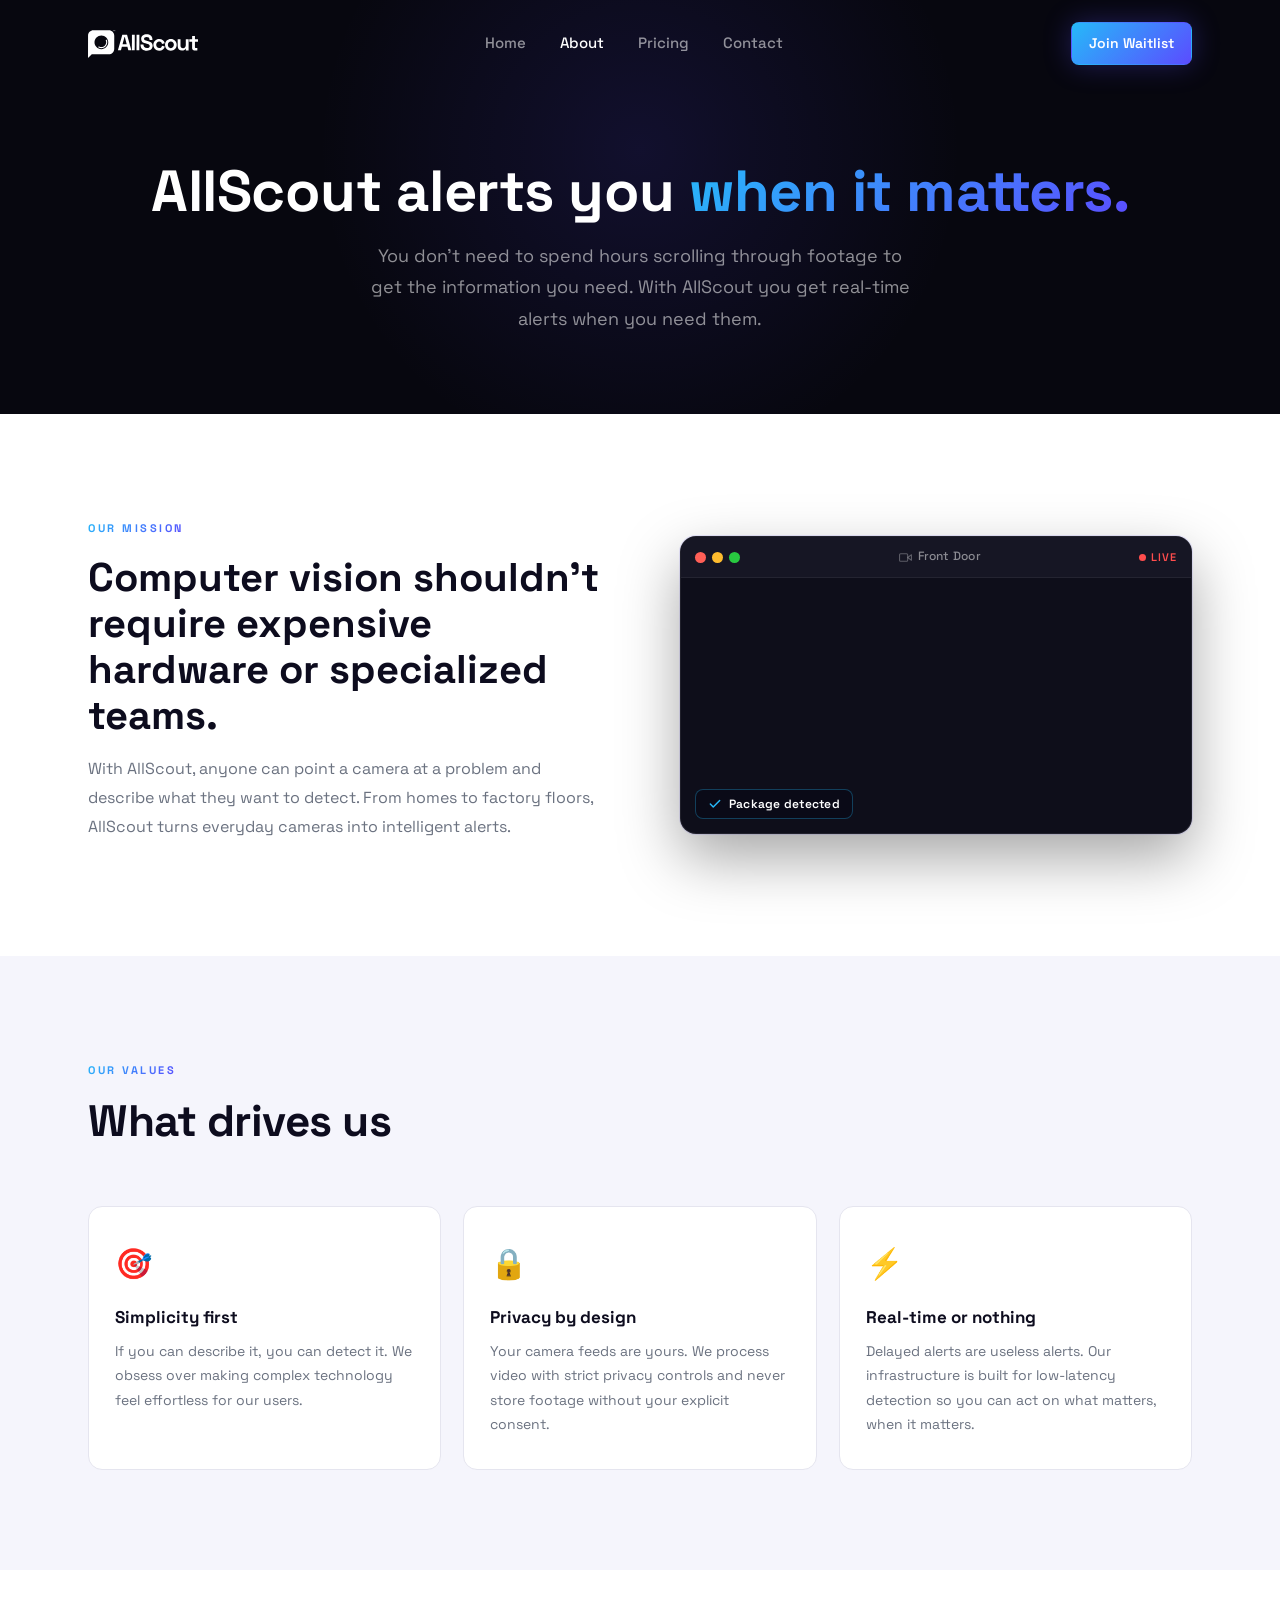
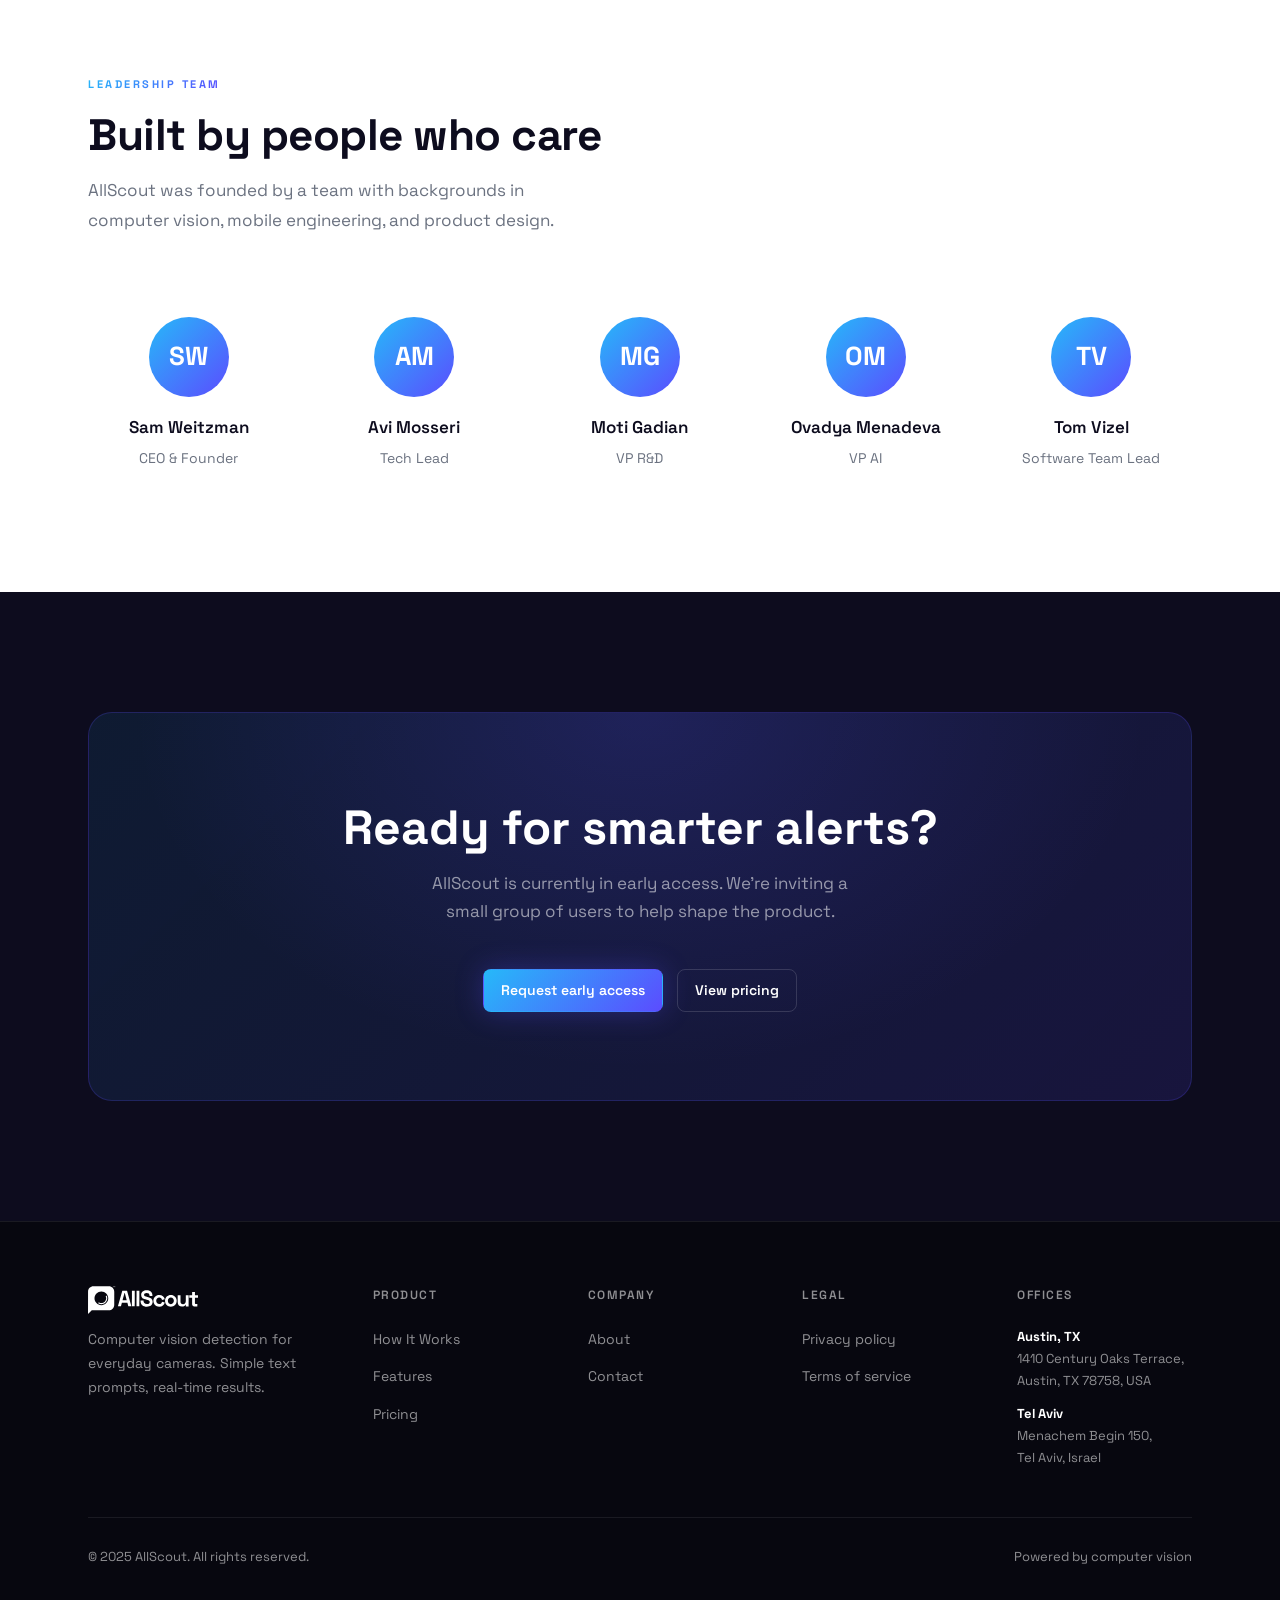
==== commit 3a1dc026: "Rename Get AllScout → Join Waitlist everywhere; move store badges above CTAs Co-Authored-By: Claude " ====
--- a/about.html
+++ b/about.html
@@ -28,7 +28,7 @@
         </ul>
         <div class="nav-actions">
           
-          <a href="contact.html" class="btn btn-primary">Get AllScout</a>
+          <a href="contact.html" class="btn btn-primary">Join Waitlist</a>
         </div>
         <button class="hamburger" onclick="openMenu()" aria-label="Open menu">
           <span></span><span></span><span></span>
@@ -163,8 +163,8 @@
   <section class="cta-section">
     <div class="container">
       <div class="cta-box">
-        <h2>Ready to try AllScout?</h2>
-        <p>AllScout is currently in early access. We're working with a select group of users to refine the experience.</p>
+        <h2>Ready for smarter alerts?</h2>
+        <p>AllScout is currently in early access. We're inviting a small group of users to help shape the product.</p>
         <div class="cta-actions">
           <a href="contact.html" class="btn btn-primary">Request early access</a>
           <a href="pricing.html" class="btn btn-ghost">View pricing</a>
--- a/css/styles.css
+++ b/css/styles.css
@@ -214,9 +214,10 @@
   color:var(--text-muted); line-height:1.75; margin-bottom:40px; max-width:480px;
 }
 .hero-actions { display:flex; gap:14px; flex-wrap:wrap; }
+.hero-actions .btn { padding:12px 24px; font-size:15px; }
 
 /* Store badges */
-.store-badges { display:flex; gap:12px; flex-wrap:wrap; margin-top:20px; }
+.store-badges { display:flex; gap:12px; flex-wrap:wrap; margin-top:0; margin-bottom:20px; }
 .store-badge {
   display:inline-flex; align-items:center; gap:10px;
   background:rgba(255,255,255,0.07); border:1px solid var(--border-2);
@@ -225,7 +226,7 @@
   transition: background .2s, border-color .2s;
 }
 .store-badge:hover { background:rgba(255,255,255,0.11); border-color:rgba(255,255,255,0.22); }
-.store-badge-icon { font-size:20px; }
+.store-badge-icon { display:flex; align-items:center; }
 .store-badge-text { display:flex; flex-direction:column; line-height:1.2; }
 .store-badge-text small { font-size:11px; color:var(--text-muted); }
 .store-badge-text strong { font-size:14px; color:var(--text); }
@@ -290,9 +291,16 @@
 }
 .logos-row {
   display:flex; justify-content:center; align-items:center;
-  gap:44px; flex-wrap:wrap; opacity:0.45;
-}
-.logo-pill { font-size:17px; font-weight:700; letter-spacing:0.5px; color:var(--text); }
+  gap:0; flex-wrap:wrap; opacity:0.5;
+}
+.logo-pill {
+  display:flex; align-items:center; justify-content:center;
+  width:120px; height:48px;
+}
+.logo-pill img, .logo-pill svg {
+  height:26px; width:auto; max-width:90px; object-fit:contain;
+  filter: brightness(100);
+}
 
 /* ---- AGENT FEATURE (HERO-LIKE PROMO) ---- */
 .agent-section {
@@ -303,25 +311,17 @@
   gap:72px; align-items:center;
 }
 .agent-phone {
-  width:280px; margin:0 auto;
-  background:#f5f5fc;
-  border-radius:44px;
-  border:2px solid rgba(0,0,0,0.08);
-  box-shadow:0 40px 100px rgba(0,0,0,0.55);
-  overflow:hidden;
-  position:relative;
-}
-.agent-phone::before {
-  content:'';
-  display:block; width:90px; height:28px;
-  background:#000; border-radius:0 0 16px 16px;
-  margin:0 auto;
-}
-.agent-phone img { width:100%; display:block; margin-top:-28px; }
-.agent-phone-placeholder {
-  background:#f5f5fc; min-height:480px;
-  display:flex; align-items:center; justify-content:center;
-  font-size:13px; color:#666; text-align:center; padding:20px;
+  display: flex;
+  justify-content: center;
+  align-items: flex-start;
+  max-width: 320px;
+  margin: 0 auto;
+}
+.agent-phone > img {
+  width: 100%;
+  border-radius: 16px;
+  display: block;
+  object-fit: cover;
 }
 
 .agent-text .hero-badge { display:inline-flex; }
@@ -340,6 +340,14 @@
 }
 .prompt-chip-icon { font-size:16px; }
 
+.business-layout {
+  align-items: start;
+  margin-top: 40px;
+}
+.business-layout .agent-phone {
+  align-self: start;
+}
+
 @media (max-width:860px) {
   .agent-layout { grid-template-columns:1fr; }
   .agent-phone { display:none; }
@@ -355,31 +363,75 @@
 .how-it-works .section-sub { color:var(--lt-text); }
 .how-it-works .section-sub { color:var(--lt-muted); }
 
-.steps-grid {
-  display:grid; grid-template-columns:repeat(3,1fr);
-  gap:28px; margin-top:60px;
-}
-.step-card {
-  padding:36px 28px;
-  background:var(--lt-2);
-  border:1px solid var(--lt-border);
-  border-radius:var(--r);
-  transition: border-color .3s, transform .3s, box-shadow .3s;
-}
-.step-card:hover {
-  border-color:#c5c5e0;
-  transform:translateY(-5px);
-  box-shadow:0 16px 48px rgba(91,76,255,0.08);
-}
-.step-num {
-  font-size:52px; font-weight:700; line-height:1;
-  background:var(--gradient); -webkit-background-clip:text;
-  -webkit-text-fill-color:transparent; background-clip:text;
-  margin-bottom:18px;
-}
-.step-card h3 { font-size:18px; font-weight:700; color:var(--lt-text); margin-bottom:10px; }
-.step-card p { font-size:15px; color:var(--lt-muted); line-height:1.75; }
-@media (max-width:768px) { .steps-grid { grid-template-columns:1fr; } }
+/* ── How It Works — redesigned ── */
+.hiw-layout {
+  display: grid;
+  grid-template-columns: 1fr 1fr;
+  gap: 80px;
+  align-items: center;
+}
+.hiw-intro {
+  font-size: 17px;
+  color: var(--lt-muted);
+  line-height: 1.8;
+  margin: 24px 0 40px;
+  max-width: 480px;
+}
+.hiw-steps { display: flex; flex-direction: column; gap: 28px; }
+.hiw-step { display: flex; align-items: flex-start; gap: 18px; }
+.hiw-step-num {
+  font-size: 12px; font-weight: 700; letter-spacing: 0.04em;
+  color: var(--purple);
+  background: rgba(91,76,255,0.1);
+  border: 1px solid rgba(91,76,255,0.22);
+  border-radius: 8px;
+  padding: 4px 10px;
+  flex-shrink: 0;
+  margin-top: 3px;
+}
+.hiw-step h3 { font-size: 16px; font-weight: 700; color: var(--lt-text); margin-bottom: 5px; }
+.hiw-step p  { font-size: 15px; color: var(--lt-muted); line-height: 1.7; }
+
+/* ── Phone mockup ── */
+.hiw-phone-wrap { display: flex; justify-content: center; }
+.phone-frame {
+  width: 250px;
+  background: #0e0e18;
+  border-radius: 50px;
+  border: 8px solid #1c1c2e;
+  box-shadow:
+    0 0 0 1px rgba(255,255,255,0.07),
+    0 40px 80px rgba(0,0,0,0.38),
+    inset 0 0 0 1px rgba(255,255,255,0.03);
+  padding: 18px 10px 22px;
+}
+.phone-island {
+  width: 76px; height: 26px;
+  background: #050508;
+  border-radius: 20px;
+  margin: 0 auto 14px;
+  display: flex; align-items: center; justify-content: center;
+}
+.phone-island-dot {
+  width: 7px; height: 7px;
+  border-radius: 50%;
+  background: #1e1e2a;
+  border: 1px solid #2a2a3a;
+}
+.phone-screen {
+  border-radius: 32px;
+  overflow: hidden;
+  background: #000;
+  height: 420px;
+}
+.phone-screen video {
+  width: 100%; height: 100%;
+  object-fit: cover; display: block;
+}
+@media (max-width:768px) {
+  .hiw-layout { grid-template-columns: 1fr; gap: 60px; }
+  .hiw-phone-wrap { order: -1; }
+}
 
 /* ---- FEATURES (light) ---- */
 .features { padding:100px 0; background:var(--lt-2); }
@@ -414,10 +466,10 @@
 .alerts-section { padding:120px 0; background:var(--bg); }
 .alerts-layout {
   display:grid; grid-template-columns:1fr 1fr;
-  gap:72px; align-items:center;
+  gap:72px; align-items:start; margin-top:40px;
 }
 .alerts-chips {
-  display:flex; flex-direction:column; gap:14px; margin-top:36px;
+  display:flex; flex-direction:column; gap:14px;
 }
 .alert-chip {
   display:flex; align-items:center; gap:16px;
@@ -443,6 +495,7 @@
 
 .alerts-phone {
   width:280px; margin:0 auto;
+  align-self: start;
   background:#1a1a2a;
   border-radius:44px;
   border:2px solid rgba(255,255,255,0.1);
@@ -528,11 +581,86 @@
 .about-split { display:grid; grid-template-columns:1fr 1fr; gap:80px; align-items:center; }
 .about-split h2 { font-size:clamp(26px,3.5vw,40px); font-weight:700; line-height:1.15; margin-bottom:16px; color:var(--lt-text); }
 .about-split p { font-size:16px; color:var(--lt-muted); line-height:1.8; margin-bottom:14px; }
-.about-visual {
-  background:linear-gradient(135deg,rgba(38,185,249,0.08),rgba(91,76,255,0.13));
-  border:1px solid rgba(91,76,255,0.18);
-  border-radius:var(--r-xl); aspect-ratio:1;
-  display:flex; align-items:center; justify-content:center; font-size:72px;
+.about-visual { border-radius:var(--r-xl); }
+
+/* ── Camera dashboard frame ── */
+.cam-frame {
+  background: #0e0e1a;
+  border-radius: 16px;
+  border: 1px solid rgba(255,255,255,0.08);
+  box-shadow: 0 24px 60px rgba(0,0,0,0.35), 0 0 0 1px rgba(91,76,255,0.12);
+  overflow: hidden;
+}
+.cam-titlebar {
+  display: flex;
+  align-items: center;
+  justify-content: space-between;
+  padding: 10px 14px;
+  background: #161624;
+  border-bottom: 1px solid rgba(255,255,255,0.06);
+}
+.cam-titlebar-left { display:flex; align-items:center; gap:6px; }
+.cam-dot {
+  width: 11px; height: 11px;
+  border-radius: 50%;
+}
+.cam-dot.red    { background: #ff5f57; }
+.cam-dot.yellow { background: #febc2e; }
+.cam-dot.green  { background: #28c840; }
+.cam-titlebar-center {
+  display: flex; align-items: center; gap: 6px;
+  font-size: 12px; font-weight: 500;
+  color: rgba(255,255,255,0.5);
+  letter-spacing: 0.02em;
+}
+.cam-live {
+  display: flex; align-items: center; gap: 5px;
+  font-size: 11px; font-weight: 600;
+  color: #ff4d4d;
+  letter-spacing: 0.08em;
+}
+.cam-live-dot {
+  width: 7px; height: 7px;
+  border-radius: 50%;
+  background: #ff4d4d;
+  animation: livepulse 1.6s ease-in-out infinite;
+}
+@keyframes livepulse {
+  0%, 100% { opacity: 1; }
+  50% { opacity: 0.3; }
+}
+.cam-video-wrap {
+  position: relative;
+  line-height: 0;
+}
+.cam-video-wrap video {
+  width: 100%;
+  height: auto;
+  display: block;
+}
+.cam-detection-badge {
+  position: absolute;
+  bottom: 14px;
+  left: 14px;
+  display: flex;
+  align-items: center;
+  gap: 7px;
+  background: rgba(10,10,24,0.82);
+  backdrop-filter: blur(8px);
+  -webkit-backdrop-filter: blur(8px);
+  border: 1px solid rgba(38,185,249,0.3);
+  border-radius: 8px;
+  padding: 7px 12px;
+  font-size: 12px;
+  font-weight: 600;
+  color: #fff;
+  letter-spacing: 0.02em;
+  animation: badgepop 0.4s cubic-bezier(0.34,1.56,0.64,1) both;
+  animation-delay: 0.5s;
+}
+@keyframes badgepop {
+  from { opacity:0; transform:translateY(6px) scale(0.95); }
+  to   { opacity:1; transform:translateY(0) scale(1); }
 }
 @media (max-width:768px) { .about-split { grid-template-columns:1fr; gap:40px; } }
 
@@ -685,6 +813,60 @@
   .form-row-2 { grid-template-columns:1fr; }
 }
 
+/* ---- MOBILE (≤ 640px) ---- */
+@media (max-width:640px) {
+  /* Hero */
+  .hero { padding:110px 0 60px; }
+  .hero-layout { min-height:auto; gap:32px; }
+  .hero h1 { letter-spacing:-1px; }
+  .hero-sub { font-size:15px; }
+  .hero-actions .btn { padding:11px 20px; font-size:14px; }
+  .store-badges { gap:10px; }
+
+  /* Sections */
+  .agent-section { padding:70px 0; }
+  .how-it-works  { padding:70px 0; }
+  .alerts-section { padding:70px 0; }
+  .cta-section   { padding:70px 0; }
+  .features      { padding:70px 0; }
+
+  /* Inner page hero */
+  .page-hero { padding:110px 0 50px; }
+  .page-hero h1 { font-size:clamp(28px,8vw,42px); }
+  .page-hero p  { font-size:16px; }
+
+  /* About page */
+  .about-mission { padding:60px 0; }
+  .about-values  { padding:60px 0; }
+  .about-team    { padding:60px 0; }
+
+  /* Pricing page */
+  .pricing-section { padding:40px 0 70px; }
+  .faq-section     { padding:50px 0 70px; }
+
+  /* Section headings */
+  .section-title { font-size:clamp(24px,7vw,36px); }
+  .section-sub   { font-size:15px; }
+
+  /* How it works steps */
+  .hiw-intro { font-size:15px; margin:16px 0 28px; }
+
+  /* Alert chips — tighten on small screens */
+  .alert-chip { padding:12px 14px; gap:12px; }
+  .alert-chip-icon { width:36px; height:36px; font-size:16px; }
+  .alert-chip-text strong { font-size:14px; }
+  .alert-chip-text span   { font-size:12px; }
+
+  /* CTA box */
+  .cta-box { padding:48px 20px; }
+
+  /* Contact form */
+  .form-card { padding:28px 20px; }
+
+  /* Footer */
+  footer { padding:48px 0 24px; }
+}
+
 /* ---- TYPEWRITER CURSOR (via ::after on #typeTarget) ---- */
 @keyframes blink {
   0%, 100% { opacity: 1; }
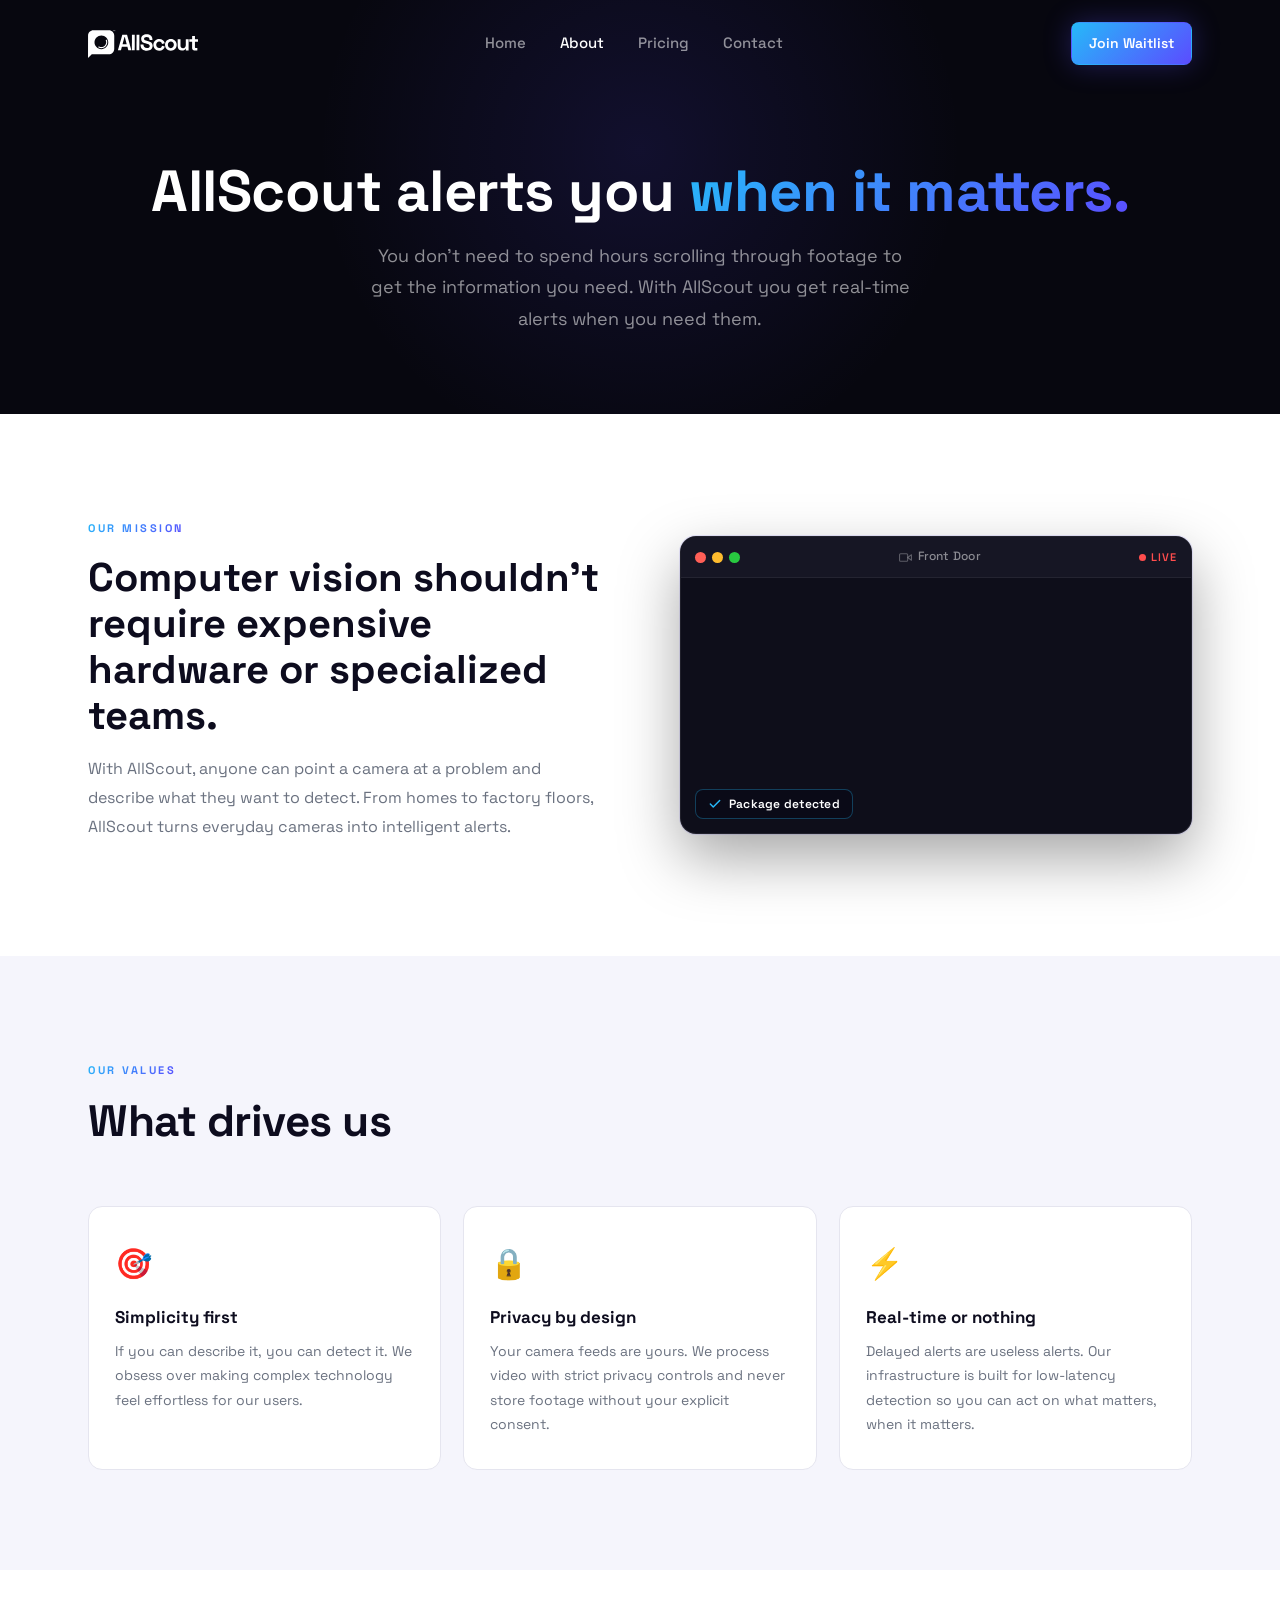
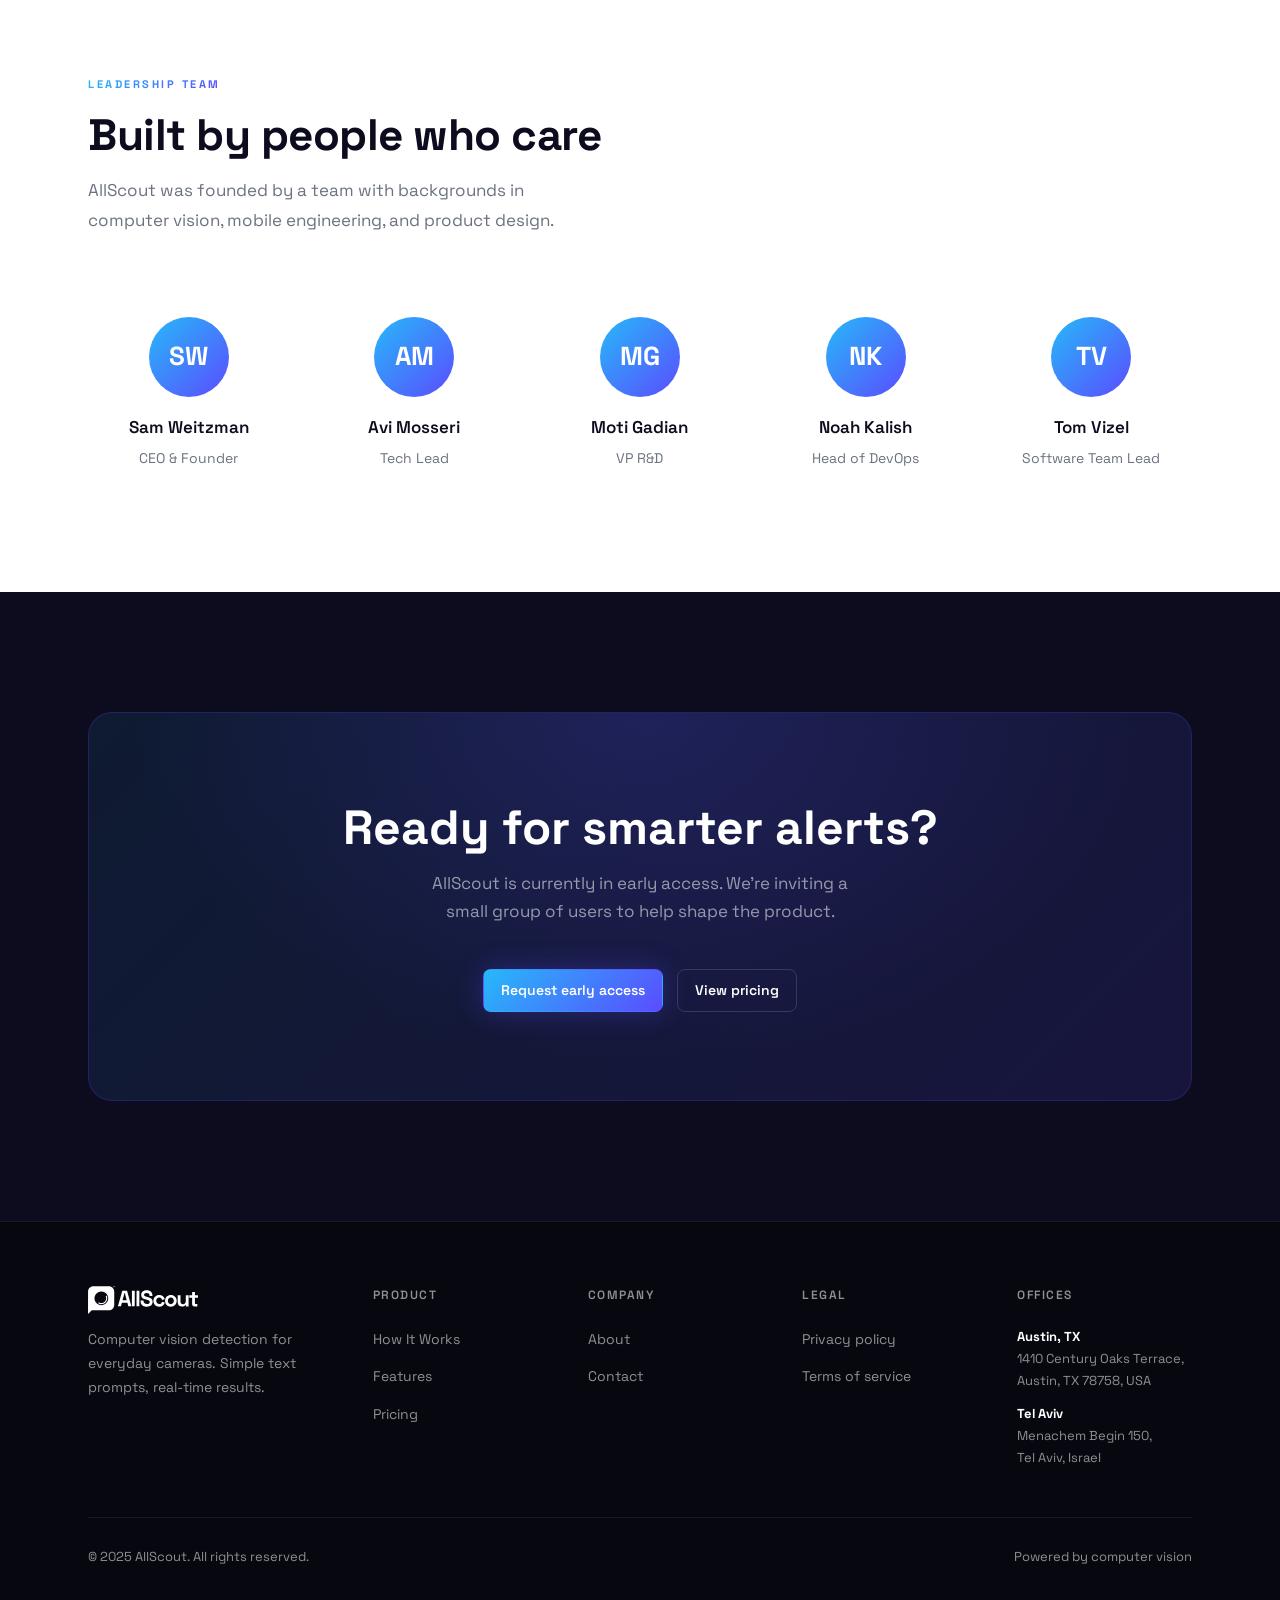
==== commit a303625e: "Add LinkedIn link for Noah Kalish Co-Authored-By: Claude Sonnet 4.6 <noreply@anthropic.com>" ====
--- a/about.html
+++ b/about.html
@@ -145,11 +145,11 @@
           <h3>Moti Gadian</h3>
           <span class="role">VP R&D</span>
         </a>
-        <div class="team-card fade-in" style="transition-delay:.3s">
-          <div class="team-avatar">OM</div>
-          <h3>Ovadya Menadeva</h3>
-          <span class="role">VP AI</span>
-        </div>
+        <a href="https://www.linkedin.com/in/noah-kalish/" target="_blank" rel="noopener" class="team-card fade-in" style="transition-delay:.3s">
+          <div class="team-avatar">NK</div>
+          <h3>Noah Kalish</h3>
+          <span class="role">Head of DevOps</span>
+        </a>
         <a href="https://www.linkedin.com/in/tom-vizel-810438127/" target="_blank" rel="noopener" class="team-card fade-in" style="transition-delay:.4s">
           <div class="team-avatar">TV</div>
           <h3>Tom Vizel</h3>
--- a/css/styles.css
+++ b/css/styles.css
@@ -302,6 +302,125 @@
   filter: brightness(100);
 }
 
+/* ---- RING SECTION ---- */
+.ring-section {
+  padding: 80px 0;
+  background: var(--lt);
+  border-top: 1px solid var(--lt-border);
+  border-bottom: 1px solid var(--lt-border);
+}
+.ring-split {
+  display: flex;
+  align-items: center;
+  justify-content: space-between;
+  padding-right: 12%;
+}
+.ring-text h2 {
+  font-size: clamp(26px, 3.2vw, 42px);
+  font-weight: 700;
+  line-height: 1.15;
+  letter-spacing: -0.5px;
+  margin-bottom: 14px;
+  color: var(--lt-text);
+}
+.ring-text p {
+  font-size: 17px;
+  color: var(--lt-muted);
+  max-width: 480px;
+  line-height: 1.75;
+}
+.ring-logo-wrap {
+  display: flex;
+  align-items: center;
+  justify-content: flex-start;
+  opacity: 0.75;
+}
+.ring-logo-wrap img {
+  height: 156px;
+  width: auto;
+  filter: invert(1) brightness(0.2);
+}
+@media (max-width: 640px) {
+  .ring-split { grid-template-columns: 1fr; gap: 32px; }
+  .ring-logo-wrap { justify-content: flex-start; }
+  .ring-section { padding: 60px 0; }
+}
+.ring-flow {
+  display: flex;
+  align-items: center;
+  justify-content: center;
+  gap: 24px;
+  flex-wrap: wrap;
+}
+.ring-flow-step {
+  display: flex;
+  flex-direction: column;
+  align-items: center;
+  gap: 14px;
+}
+.ring-flow-label {
+  font-size: 13px;
+  font-weight: 500;
+  color: var(--text-muted);
+  letter-spacing: 0.02em;
+}
+.ring-flow-card {
+  border-radius: 20px;
+  border: 1px solid var(--border-2);
+  background: rgba(255,255,255,0.03);
+  overflow: hidden;
+  display: flex;
+  align-items: center;
+  justify-content: center;
+}
+.ring-logo-card {
+  width: 160px;
+  height: 120px;
+  padding: 28px;
+}
+.ring-logo-card img {
+  width: 100%;
+  height: auto;
+  filter: brightness(100);
+  opacity: 0.9;
+}
+.ring-screen-card {
+  width: 200px;
+  height: 160px;
+}
+.ring-screen-card img {
+  width: 100%;
+  height: 100%;
+  object-fit: cover;
+  display: block;
+}
+.ring-alert-card {
+  width: 160px;
+  height: 220px;
+}
+.ring-alert-card img {
+  width: 100%;
+  height: 100%;
+  object-fit: cover;
+  object-position: top;
+  display: block;
+}
+.ring-flow-arrow {
+  flex-shrink: 0;
+  display: flex;
+  align-items: center;
+  margin-top: -28px; /* nudge up past the label */
+}
+@media (max-width: 640px) {
+  .ring-section { padding: 70px 0; }
+  .ring-header { margin-bottom: 40px; }
+  .ring-flow-arrow { transform: rotate(90deg); margin: 0; }
+  .ring-flow { flex-direction: column; }
+  .ring-logo-card { width: 140px; height: 100px; }
+  .ring-screen-card { width: 180px; height: 140px; }
+  .ring-alert-card { width: 140px; height: 190px; }
+}
+
 /* ---- AGENT FEATURE (HERO-LIKE PROMO) ---- */
 .agent-section {
   padding:120px 0; background:var(--bg-2);
@@ -335,7 +454,7 @@
   display:inline-flex; align-items:center; gap:10px;
   background:rgba(255,255,255,0.04); border:1px solid var(--border);
   border-radius:100px; padding:10px 18px;
-  font-size:14px; color:var(--text-muted); font-weight:500;
+  font-size:14px; color:var(--text); font-weight:500;
   width:fit-content;
 }
 .prompt-chip-icon { font-size:16px; }
@@ -377,23 +496,46 @@
   margin: 24px 0 40px;
   max-width: 480px;
 }
-.hiw-steps { display: flex; flex-direction: column; gap: 28px; }
+.hiw-steps { display: flex; flex-direction: column; gap: 0; }
 .hiw-step { display: flex; align-items: flex-start; gap: 18px; }
+.hiw-step-col { display: flex; flex-direction: column; align-items: center; flex-shrink: 0; }
 .hiw-step-num {
-  font-size: 12px; font-weight: 700; letter-spacing: 0.04em;
+  width: 28px; height: 28px;
+  display: flex; align-items: center; justify-content: center;
+  font-size: 12px; font-weight: 700;
   color: var(--purple);
   background: rgba(91,76,255,0.1);
-  border: 1px solid rgba(91,76,255,0.22);
-  border-radius: 8px;
-  padding: 4px 10px;
+  border: 1.5px solid rgba(91,76,255,0.35);
+  border-radius: 50%;
   flex-shrink: 0;
-  margin-top: 3px;
-}
+}
+.hiw-step-line {
+  width: 2px; flex: 1; min-height: 32px;
+  background: linear-gradient(to bottom, rgba(91,76,255,0.35), rgba(91,76,255,0.1));
+  margin: 4px 0;
+}
+.hiw-step > div:last-child { padding-bottom: 32px; padding-top: 4px; }
+.hiw-step-num { margin-top: 0; }
+.hiw-step:last-child > div:last-child { padding-bottom: 0; }
 .hiw-step h3 { font-size: 16px; font-weight: 700; color: var(--lt-text); margin-bottom: 5px; }
 .hiw-step p  { font-size: 15px; color: var(--lt-muted); line-height: 1.7; }
 
 /* ── Phone mockup ── */
-.hiw-phone-wrap { display: flex; justify-content: center; }
+.hiw-phone-wrap { display: flex; justify-content: center; max-width: 320px; margin: 0 auto; }
+.hiw-phone-wrap .phone-frame {
+  background: #1a1a2a;
+  border-radius: 38px;
+  border: 2px solid rgba(255,255,255,0.12);
+  box-shadow: 0 32px 80px rgba(0,0,0,0.5), 0 0 0 1px rgba(255,255,255,0.06);
+  padding: 0 0 14px;
+}
+.hiw-phone-wrap .phone-island {
+  margin: 12px auto 10px;
+}
+.hiw-phone-wrap .phone-screen {
+  border-radius: 24px;
+  margin: 0 8px;
+}
 .phone-frame {
   width: 250px;
   background: #0e0e18;
@@ -471,6 +613,27 @@
 .alerts-chips {
   display:flex; flex-direction:column; gap:14px;
 }
+.alerts-grid {
+  display:grid; grid-template-columns:repeat(3,1fr);
+  gap:20px; margin-top:48px;
+}
+.alert-box {
+  background:var(--bg-card); border:1px solid var(--border);
+  border-radius:16px; padding:28px 24px;
+  transition: border-color .3s, background .3s;
+  display:flex; flex-direction:column;
+}
+.alert-box:hover { border-color:rgba(91,76,255,0.35); background:rgba(91,76,255,0.05); }
+.alert-box-icon {
+  width:48px; height:48px; border-radius:50%;
+  background:rgba(91,76,255,0.15); border:1px solid rgba(91,76,255,0.25);
+  display:flex; align-items:center; justify-content:center; font-size:20px;
+  margin-bottom:16px;
+}
+.alert-box h3 { font-size:16px; font-weight:700; color:var(--text); margin-bottom:8px; }
+.alert-box p { font-size:14px; color:var(--text-muted); line-height:1.6; margin:0; }
+.alert-box-btn { margin-top:auto; padding-top:20px; align-self:flex-end; font-size:13px; padding:9px 20px; }
+
 .alert-chip {
   display:flex; align-items:center; gap:16px;
   background:var(--bg-card); border:1px solid var(--border);
@@ -478,10 +641,18 @@
   transition: border-color .3s, background .3s;
 }
 .alert-chip:hover { border-color:rgba(91,76,255,0.35); background:rgba(91,76,255,0.05); }
+.alert-chip-cta { font-size:12px; font-weight:600; padding:3px 10px; border-radius:100px; flex-shrink:0; background:rgba(38,185,249,0.12); color:var(--cyan); border:1px solid rgba(38,185,249,0.25); text-decoration:none; transition:background .2s, border-color .2s; }
+.alert-chip-cta:hover { background:rgba(38,185,249,0.22); border-color:rgba(38,185,249,0.45); }
 .alert-chip-icon {
   width:42px; height:42px; border-radius:50%;
   background:rgba(91,76,255,0.15); border:1px solid rgba(91,76,255,0.25);
   display:flex; align-items:center; justify-content:center; font-size:18px; flex-shrink:0;
+}
+.alert-chip-icon-img {
+  overflow:hidden; padding:0; background:none; border-color:var(--border);
+}
+.alert-chip-icon-img img {
+  width:100%; height:100%; object-fit:cover; display:block;
 }
 .alert-chip-text { flex:1; }
 .alert-chip-text strong { display:block; font-size:15px; font-weight:600; color:var(--text); }
@@ -494,19 +665,19 @@
 .badge-custom { background:rgba(255,255,255,0.06); color:var(--text-muted); border:1px solid var(--border); }
 
 .alerts-phone {
-  width:280px; margin:0 auto;
+  width:280px; height:520px; margin:0 auto;
   align-self: start;
   background:#1a1a2a;
-  border-radius:44px;
-  border:2px solid rgba(255,255,255,0.1);
-  box-shadow:0 40px 100px rgba(0,0,0,0.7), 0 0 0 1px rgba(255,255,255,0.05);
+  border-radius:38px;
+  border:2px solid rgba(255,255,255,0.12);
+  box-shadow:0 32px 80px rgba(0,0,0,0.6), 0 0 0 1px rgba(255,255,255,0.06);
   overflow:hidden;
 }
 .alerts-phone::before {
-  content:''; display:block; width:90px; height:28px;
-  background:#000; border-radius:0 0 16px 16px; margin:0 auto;
-}
-.alerts-phone img { width:100%; display:block; margin-top:-28px; }
+  content:''; display:block; width:80px; height:26px;
+  background:#000; border-radius:0 0 14px 14px; margin:0 auto;
+}
+.alerts-phone img { width:100%; height:calc(100% + 28px); display:block; margin-top:-28px; object-fit:cover; object-position:top; }
 .alerts-phone-placeholder {
   background:#f5f5fc; min-height:480px;
   display:flex; align-items:center; justify-content:center;
@@ -516,6 +687,10 @@
 @media (max-width:860px) {
   .alerts-layout { grid-template-columns:1fr; }
   .alerts-phone { display:none; }
+  .alerts-grid { grid-template-columns:repeat(2,1fr); }
+}
+@media (max-width:540px) {
+  .alerts-grid { grid-template-columns:1fr; }
 }
 
 /* ---- CTA SECTION ---- */
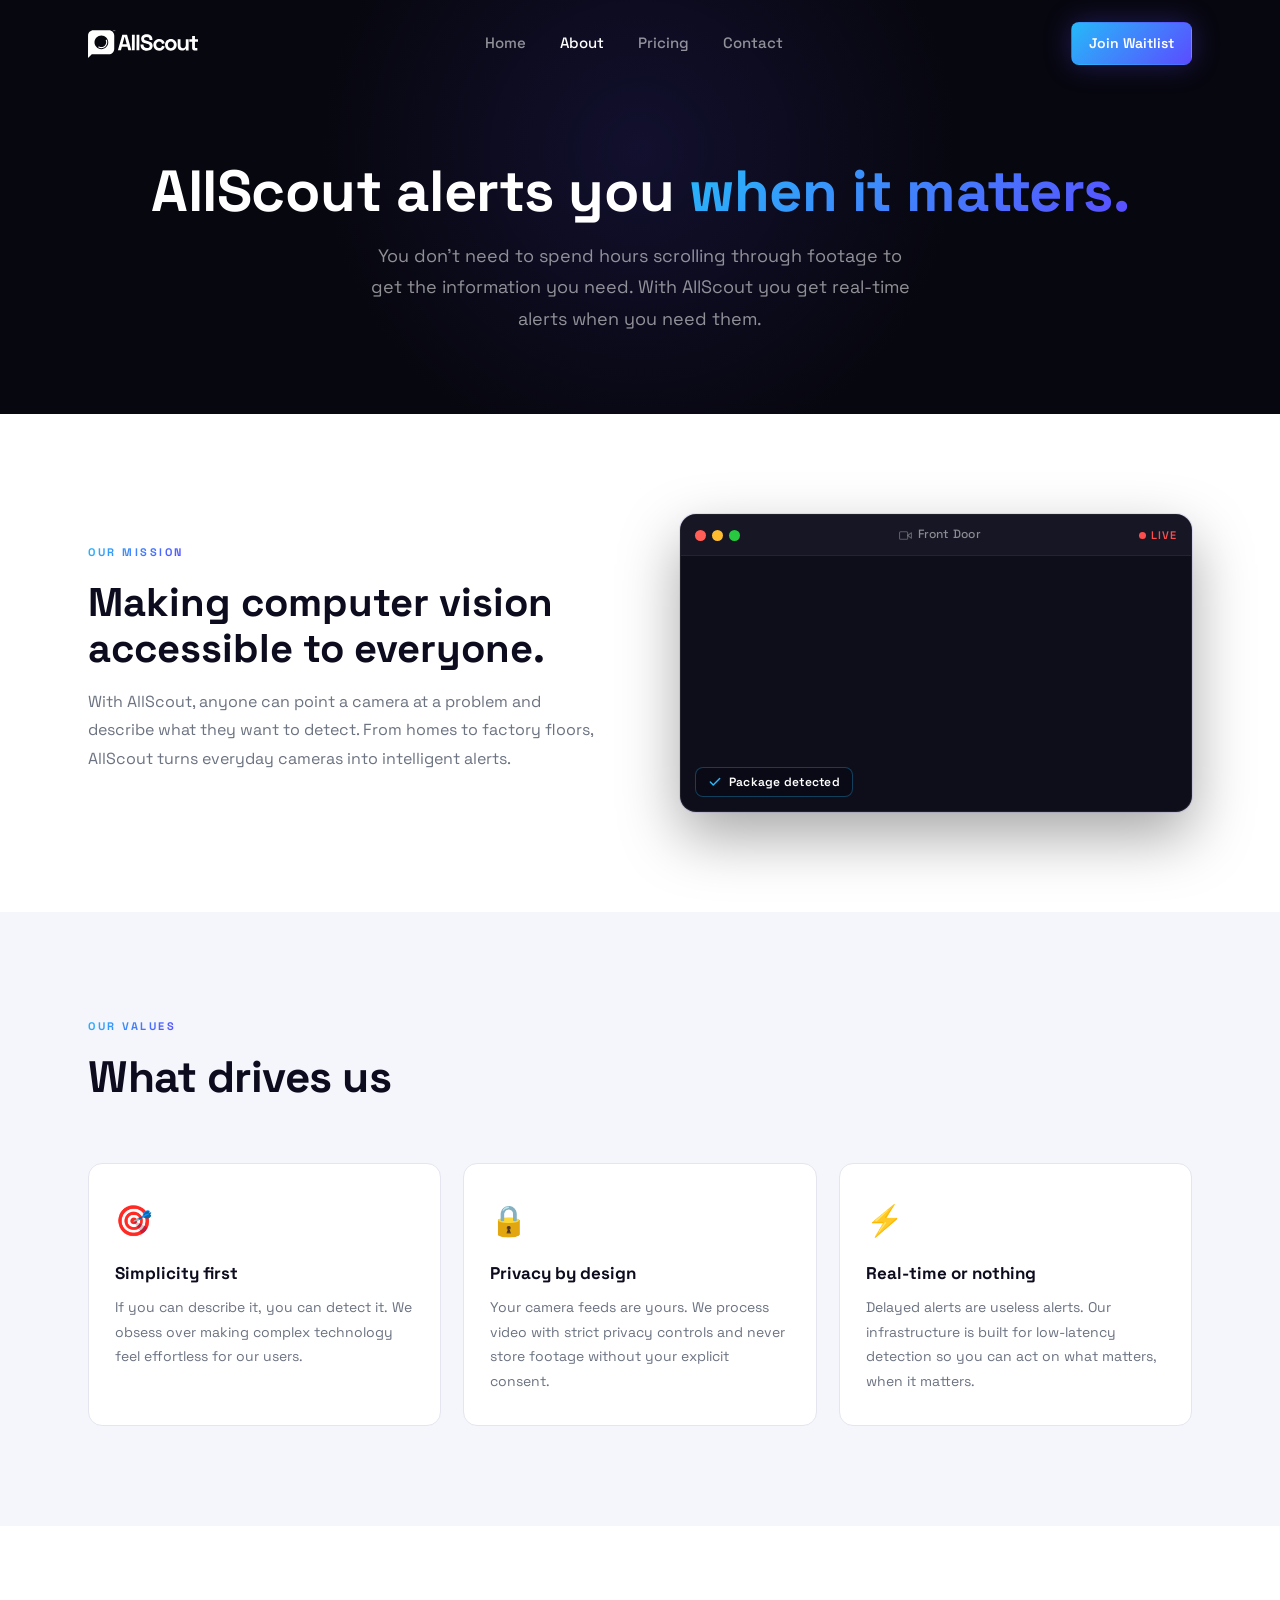
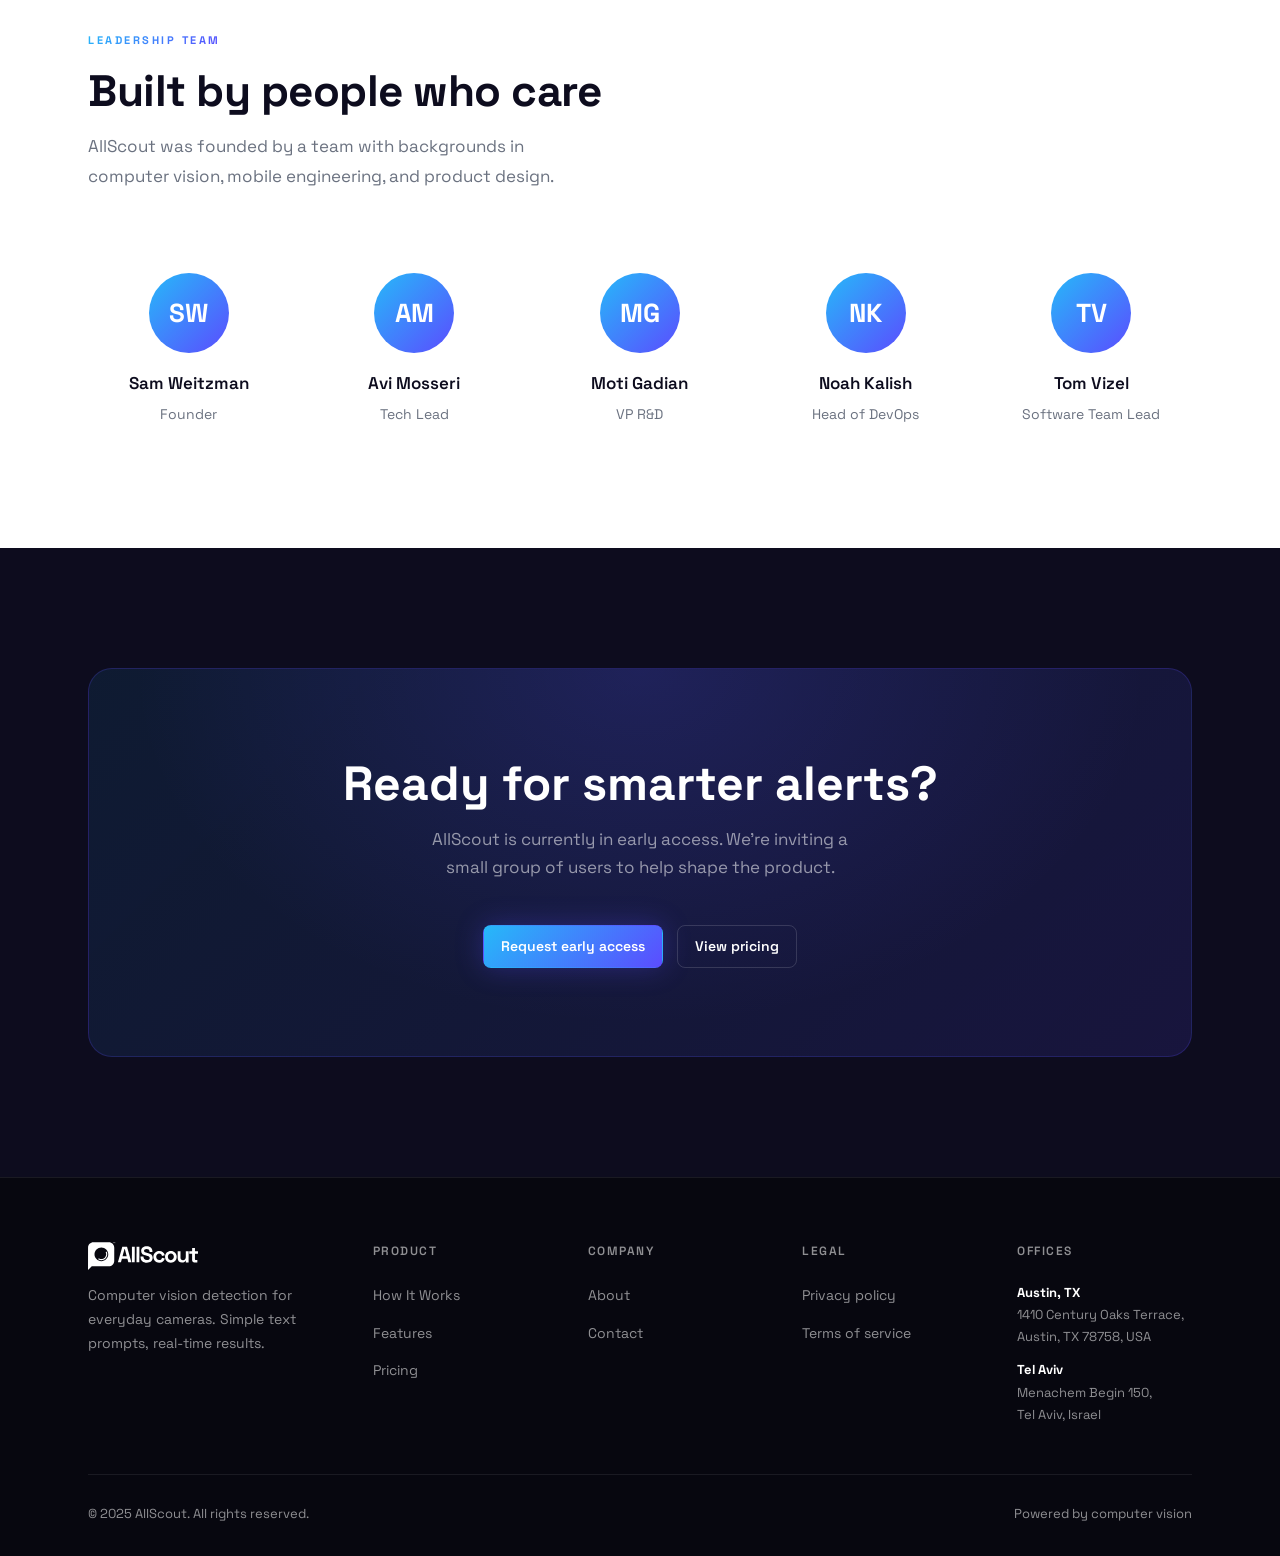
==== commit ab0b6a6d: "Update mission heading on about page Co-Authored-By: Claude Sonnet 4.6 <noreply@anthropic.com>" ====
--- a/about.html
+++ b/about.html
@@ -59,7 +59,7 @@
       <div class="about-split">
         <div class="fade-in">
           <div class="section-label">Our Mission</div>
-          <h2>Computer vision shouldn't require expensive hardware or specialized teams.</h2>
+          <h2>Making computer vision accessible to everyone.</h2>
           <p>With AllScout, anyone can point a camera at a problem and describe what they want to detect. From homes to factory floors, AllScout turns everyday cameras into intelligent alerts.</p>
         </div>
         <div class="about-visual fade-in" style="transition-delay:.15s;">
@@ -133,7 +133,7 @@
         <a href="https://www.linkedin.com/in/samweitzman/" target="_blank" rel="noopener" class="team-card fade-in">
           <div class="team-avatar">SW</div>
           <h3>Sam Weitzman</h3>
-          <span class="role">CEO & Founder</span>
+          <span class="role">Founder</span>
         </a>
         <a href="https://www.linkedin.com/in/evanmosseri" target="_blank" rel="noopener" class="team-card fade-in" style="transition-delay:.1s">
           <div class="team-avatar">AM</div>
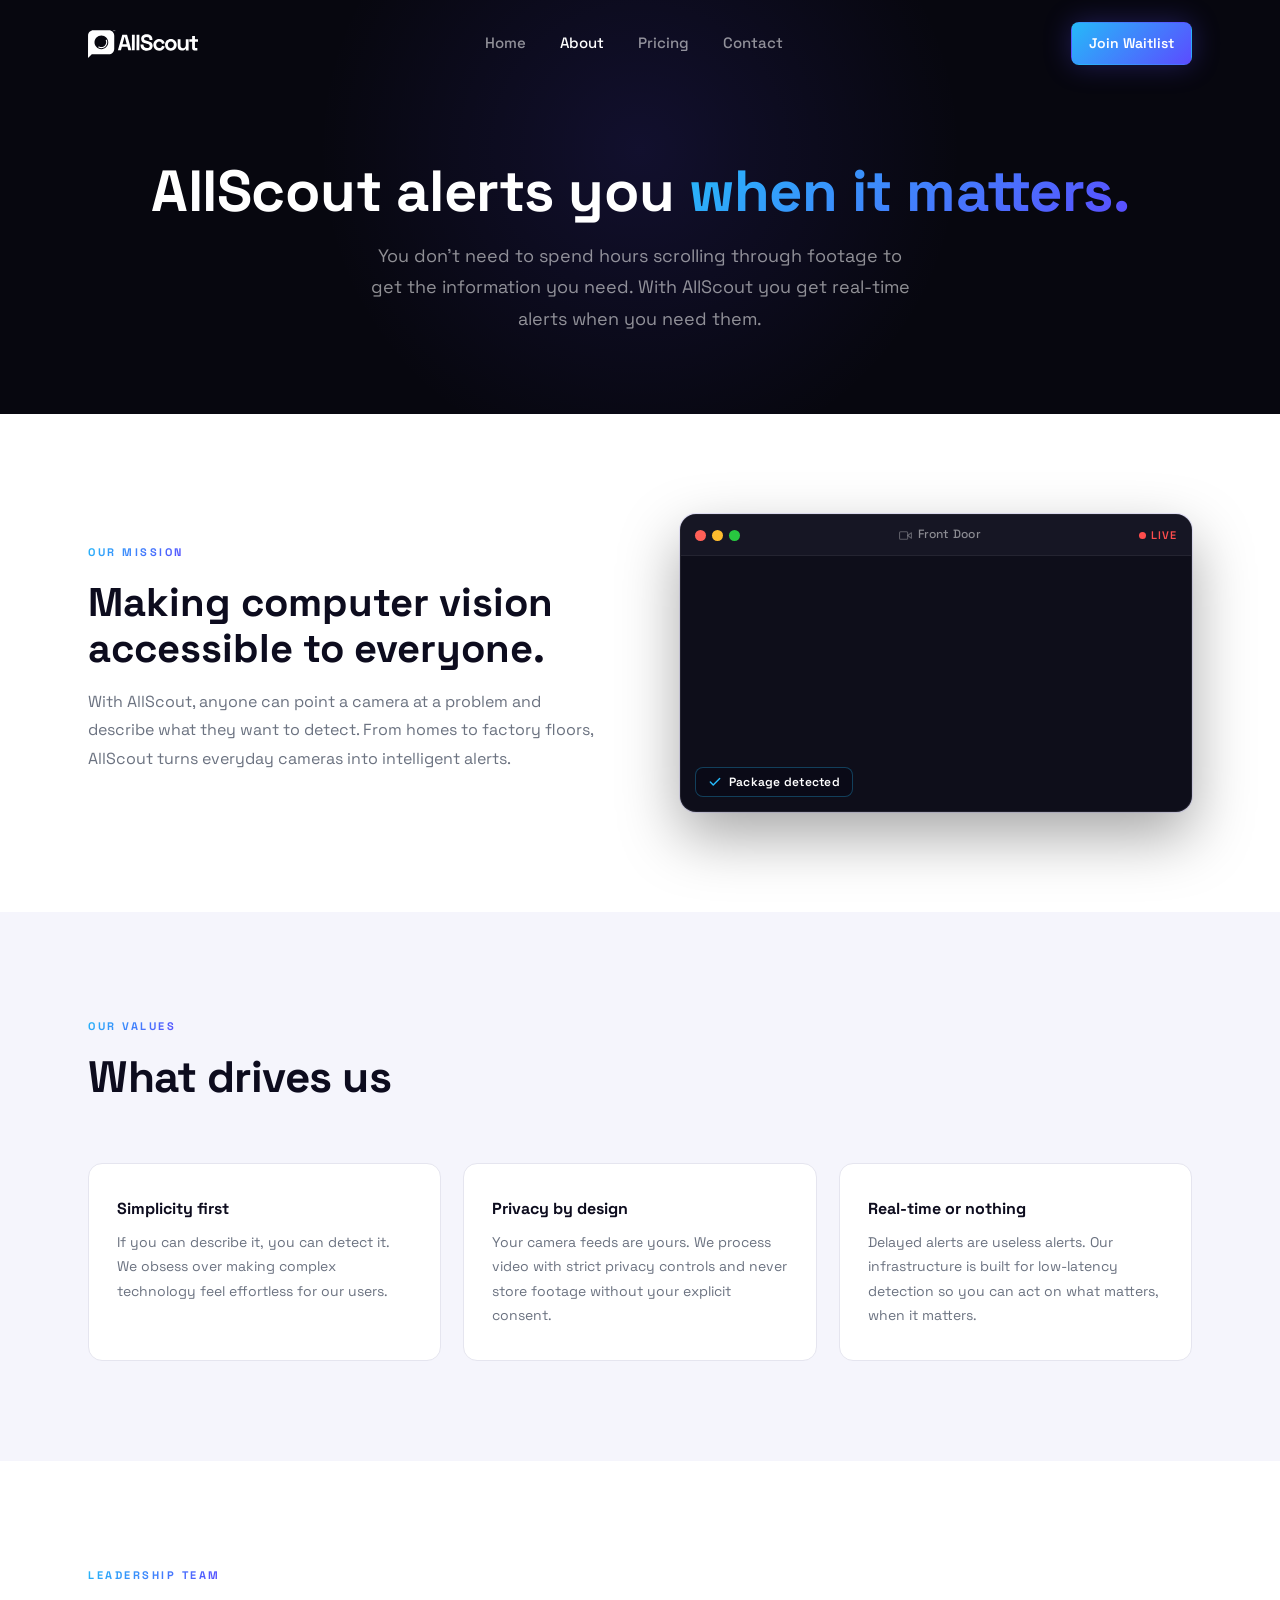
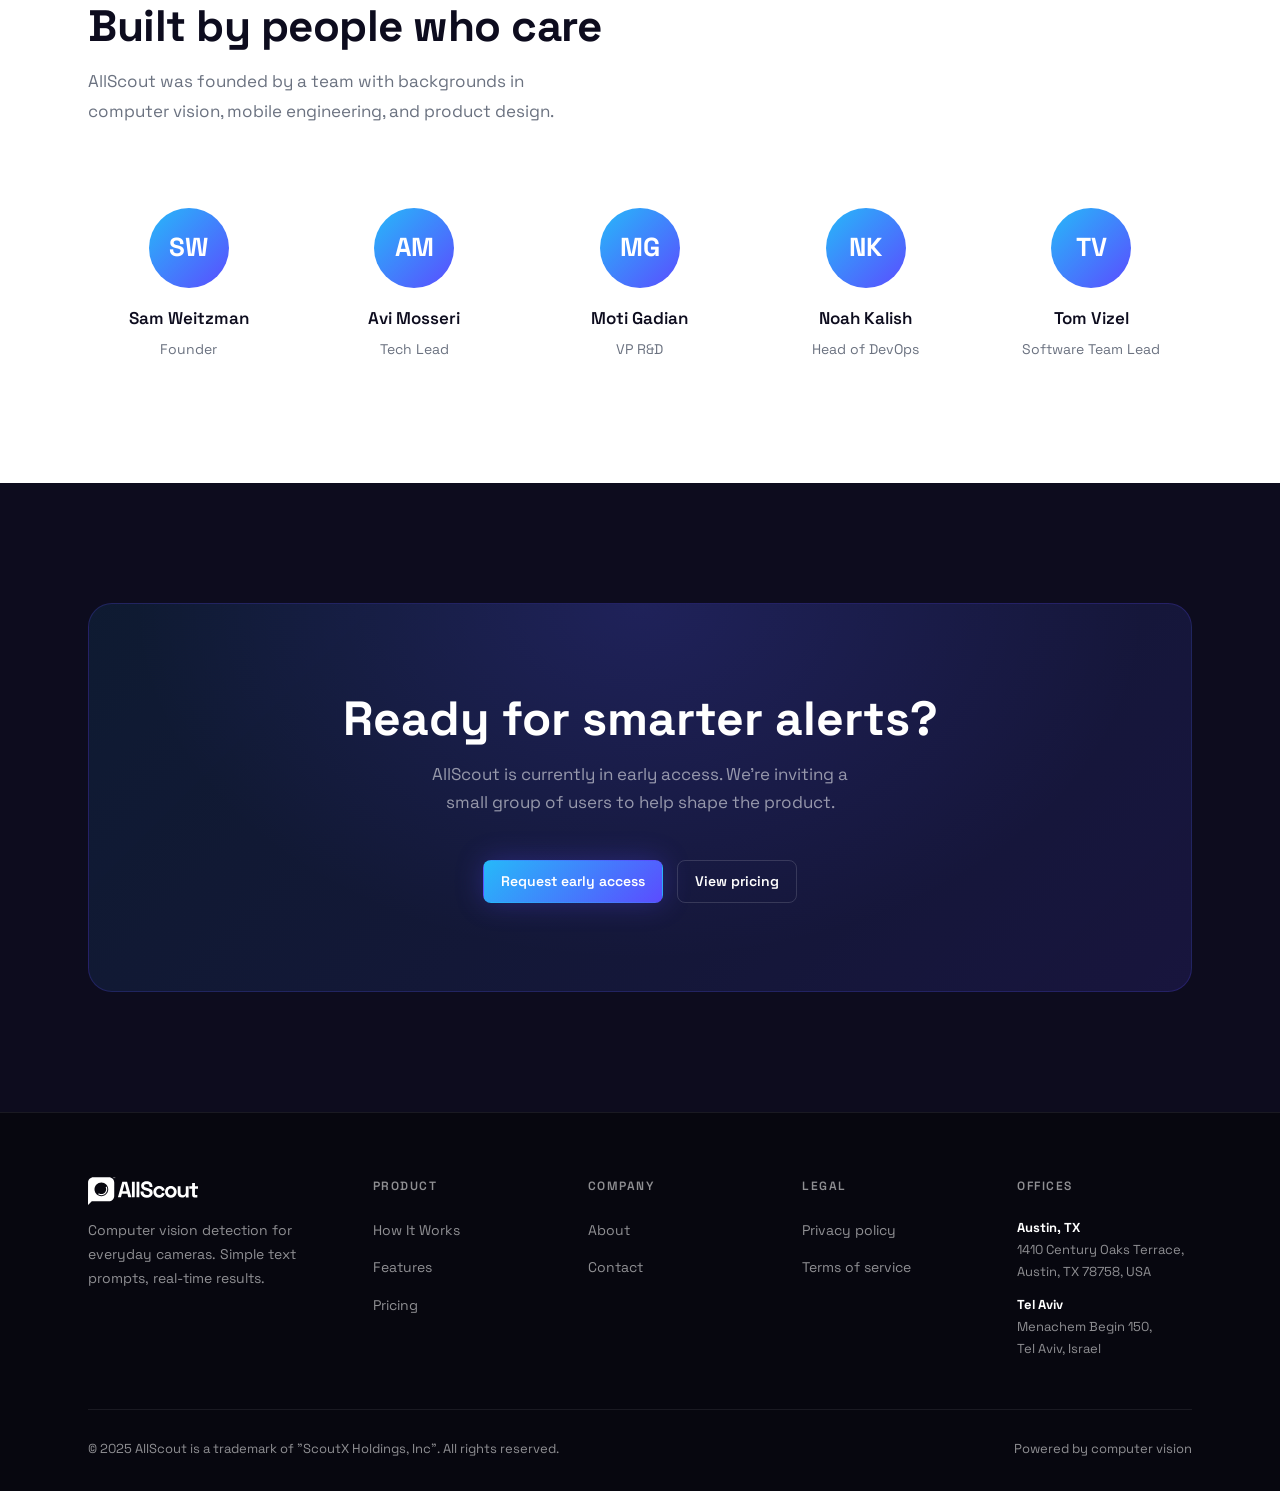
==== commit 003a791c: "Update footer copyright and pricing FAQ answers - Update copyright to ScoutX Holdings, Inc trademark" ====
--- a/about.html
+++ b/about.html
@@ -105,17 +105,14 @@
       <h2 class="section-title dark">What drives us</h2>
       <div class="values-grid">
         <div class="value-card fade-in">
-          <div class="vi">🎯</div>
           <h3>Simplicity first</h3>
           <p>If you can describe it, you can detect it. We obsess over making complex technology feel effortless for our users.</p>
         </div>
         <div class="value-card fade-in" style="transition-delay:.1s">
-          <div class="vi">🔒</div>
           <h3>Privacy by design</h3>
           <p>Your camera feeds are yours. We process video with strict privacy controls and never store footage without your explicit consent.</p>
         </div>
         <div class="value-card fade-in" style="transition-delay:.2s">
-          <div class="vi">⚡</div>
           <h3>Real-time or nothing</h3>
           <p>Delayed alerts are useless alerts. Our infrastructure is built for low-latency detection so you can act on what matters, when it matters.</p>
         </div>
@@ -212,7 +209,7 @@
         </div>
       </div>
       <div class="footer-bottom">
-        <span>© 2025 AllScout. All rights reserved.</span>
+        <span>© 2025 AllScout is a trademark of "ScoutX Holdings, Inc". All rights reserved.</span>
         <span>Powered by computer vision</span>
       </div>
     </div>
--- a/css/styles.css
+++ b/css/styles.css
@@ -237,8 +237,7 @@
   width:240px;
   background:#1a1a2a;
   border-radius:38px;
-  border:2px solid rgba(255,255,255,0.12);
-  box-shadow:0 32px 80px rgba(0,0,0,0.6), 0 0 0 1px rgba(255,255,255,0.06);
+  box-shadow:0 32px 80px rgba(0,0,0,0.6);
   overflow:hidden;
 }
 .phone-mockup::before {
@@ -274,8 +273,46 @@
 }
 
 @media (max-width:960px) {
-  .hero-layout { grid-template-columns:1fr; }
-  .phones-wrap { display:none; }
+  .hero-layout {
+    grid-template-columns: 1fr;
+    display: flex;
+    flex-direction: column;
+  }
+  .hero-content {
+    display: contents;
+  }
+  .hero-badge { order: 1; }
+  .hero-content h1 { order: 2; margin-bottom: 4px; }
+  .phones-wrap {
+    order: 4;
+    display: flex;
+    justify-content: center;
+    position: relative;
+    width: 100%;
+    height: 320px;
+    margin: 4px auto;
+  }
+  .hero-content p.hero-sub { order: 3; margin-bottom: 4px; }
+  .store-badges { order: 5; }
+  .phones-wrap {
+    height: auto;
+    gap: 12px;
+    flex-direction: row;
+    align-items: flex-start;
+  }
+  .phone-mockup {
+    position: static;
+    width: 80%;
+    max-width: 280px;
+    background: none;
+    border-radius: 0;
+    box-shadow: none;
+    transform: none !important;
+    filter: none !important;
+  }
+  .phone-mockup::before { display: none; }
+  .phone-mockup img { margin-top: 0; border-radius: 12px; }
+  .phone-mockup.back { display: none; }
 }
 
 /* ---- LOGOS BAR ---- */
@@ -304,16 +341,17 @@
 
 /* ---- RING SECTION ---- */
 .ring-section {
-  padding: 80px 0;
+  padding: 30px 0;
   background: var(--lt);
   border-top: 1px solid var(--lt-border);
   border-bottom: 1px solid var(--lt-border);
 }
 .ring-split {
   display: flex;
+  flex-direction: column;
   align-items: center;
-  justify-content: space-between;
-  padding-right: 12%;
+  text-align: center;
+  gap: 20px;
 }
 .ring-text h2 {
   font-size: clamp(26px, 3.2vw, 42px);
@@ -322,28 +360,34 @@
   letter-spacing: -0.5px;
   margin-bottom: 14px;
   color: var(--lt-text);
+  white-space: nowrap;
 }
 .ring-text p {
-  font-size: 17px;
+  font-size: 15px;
   color: var(--lt-muted);
-  max-width: 480px;
+  max-width: none;
   line-height: 1.75;
+  margin: 0 auto;
+  white-space: nowrap;
 }
 .ring-logo-wrap {
   display: flex;
   align-items: center;
-  justify-content: flex-start;
+  justify-content: center;
+  gap: 56px;
   opacity: 0.75;
 }
-.ring-logo-wrap img {
-  height: 156px;
+.ring-logo-wrap img,
+.ring-logo-wrap svg {
+  height: 101px;
   width: auto;
-  filter: invert(1) brightness(0.2);
 }
 @media (max-width: 640px) {
   .ring-split { grid-template-columns: 1fr; gap: 32px; }
-  .ring-logo-wrap { justify-content: flex-start; }
+  .ring-logo-wrap { justify-content: center; }
   .ring-section { padding: 60px 0; }
+  .ring-text h2 { white-space: normal; font-size: 22px; }
+  .ring-text p { white-space: normal; font-size: 14px; }
 }
 .ring-flow {
   display: flex;
@@ -460,11 +504,11 @@
 .prompt-chip-icon { font-size:16px; }
 
 .business-layout {
-  align-items: start;
+  align-items: end;
   margin-top: 40px;
 }
 .business-layout .agent-phone {
-  align-self: start;
+  align-self: end;
 }
 
 @media (max-width:860px) {
@@ -487,7 +531,7 @@
   display: grid;
   grid-template-columns: 1fr 1fr;
   gap: 80px;
-  align-items: center;
+  align-items: end;
 }
 .hiw-intro {
   font-size: 17px;
@@ -497,7 +541,7 @@
   max-width: 480px;
 }
 .hiw-steps { display: flex; flex-direction: column; gap: 0; }
-.hiw-step { display: flex; align-items: flex-start; gap: 18px; }
+.hiw-step { display: flex; align-items: stretch; gap: 18px; }
 .hiw-step-col { display: flex; flex-direction: column; align-items: center; flex-shrink: 0; }
 .hiw-step-num {
   width: 28px; height: 28px;
@@ -514,8 +558,8 @@
   background: linear-gradient(to bottom, rgba(91,76,255,0.35), rgba(91,76,255,0.1));
   margin: 4px 0;
 }
-.hiw-step > div:last-child { padding-bottom: 32px; padding-top: 4px; }
-.hiw-step-num { margin-top: 0; }
+.hiw-step > div:last-child { padding-bottom: 32px; padding-top: 0; }
+.hiw-step h3 { line-height: 28px; }
 .hiw-step:last-child > div:last-child { padding-bottom: 0; }
 .hiw-step h3 { font-size: 16px; font-weight: 700; color: var(--lt-text); margin-bottom: 5px; }
 .hiw-step p  { font-size: 15px; color: var(--lt-muted); line-height: 1.7; }
@@ -526,7 +570,7 @@
   background: #1a1a2a;
   border-radius: 38px;
   border: 2px solid rgba(255,255,255,0.12);
-  box-shadow: 0 32px 80px rgba(0,0,0,0.5), 0 0 0 1px rgba(255,255,255,0.06);
+  box-shadow: 0 32px 80px rgba(0,0,0,0.5);
   padding: 0 0 14px;
 }
 .hiw-phone-wrap .phone-island {
@@ -542,7 +586,6 @@
   border-radius: 50px;
   border: 8px solid #1c1c2e;
   box-shadow:
-    0 0 0 1px rgba(255,255,255,0.07),
     0 40px 80px rgba(0,0,0,0.38),
     inset 0 0 0 1px rgba(255,255,255,0.03);
   padding: 18px 10px 22px;
@@ -608,7 +651,7 @@
 .alerts-section { padding:120px 0; background:var(--bg); }
 .alerts-layout {
   display:grid; grid-template-columns:1fr 1fr;
-  gap:72px; align-items:start; margin-top:40px;
+  gap:72px; align-items:end; margin-top:40px;
 }
 .alerts-chips {
   display:flex; flex-direction:column; gap:14px;
@@ -665,19 +708,10 @@
 .badge-custom { background:rgba(255,255,255,0.06); color:var(--text-muted); border:1px solid var(--border); }
 
 .alerts-phone {
-  width:280px; height:520px; margin:0 auto;
+  width:280px; margin:0 auto;
   align-self: start;
-  background:#1a1a2a;
-  border-radius:38px;
-  border:2px solid rgba(255,255,255,0.12);
-  box-shadow:0 32px 80px rgba(0,0,0,0.6), 0 0 0 1px rgba(255,255,255,0.06);
-  overflow:hidden;
-}
-.alerts-phone::before {
-  content:''; display:block; width:80px; height:26px;
-  background:#000; border-radius:0 0 14px 14px; margin:0 auto;
-}
-.alerts-phone img { width:100%; height:calc(100% + 28px); display:block; margin-top:-28px; object-fit:cover; object-position:top; }
+}
+.alerts-phone img { width:100%; display:block; }
 .alerts-phone-placeholder {
   background:#f5f5fc; min-height:480px;
   display:flex; align-items:center; justify-content:center;
@@ -842,13 +876,18 @@
 .about-values { padding:100px 0; background:var(--lt-2); }
 .values-grid { display:grid; grid-template-columns:repeat(3,1fr); gap:22px; margin-top:60px; }
 .value-card {
-  padding:32px 26px;
+  padding:32px 28px;
   background:var(--lt); border:1px solid var(--lt-border); border-radius:var(--r);
   transition: border-color .3s, transform .3s;
 }
-.value-card:hover { border-color:#c5c5e0; transform:translateY(-4px); }
-.value-card .vi { font-size:30px; margin-bottom:14px; }
-.value-card h3 { font-size:17px; font-weight:700; color:var(--lt-text); margin-bottom:8px; }
+.value-card:hover { border-color:rgba(91,76,255,0.35); transform:translateY(-3px); }
+.value-card .vi {
+  width:40px; height:40px; border-radius:10px;
+  background:rgba(91,76,255,0.08); border:1px solid rgba(91,76,255,0.18);
+  display:flex; align-items:center; justify-content:center;
+  color:var(--purple); margin-bottom:20px;
+}
+.value-card h3 { font-size:16px; font-weight:700; color:var(--lt-text); margin-bottom:8px; }
 .value-card p { font-size:14px; color:var(--lt-muted); line-height:1.75; }
 @media (max-width:768px) { .values-grid { grid-template-columns:1fr; } }
 
@@ -982,6 +1021,22 @@
 .form-group input::placeholder, .form-group textarea::placeholder { color:#bbb; }
 .form-group textarea { resize:vertical; min-height:130px; }
 .form-group select option { background:var(--lt); }
+.form-checkboxes {
+  display: grid; grid-template-columns: 1fr 1fr;
+  gap: 10px; margin-top: 4px;
+}
+.checkbox-item {
+  display: flex; align-items: center; gap: 10px;
+  background: var(--lt-2); border: 1.5px solid var(--lt-border);
+  border-radius: var(--r-sm); padding: 10px 14px;
+  cursor: pointer; transition: border-color .2s, background .2s;
+  font-size: 14px; color: var(--lt-text); font-weight: 500;
+  text-transform: none; letter-spacing: 0;
+}
+.checkbox-item:hover { border-color: var(--purple); background: rgba(91,76,255,0.04); }
+.checkbox-item input[type="checkbox"] { accent-color: var(--purple); width: 16px; height: 16px; flex-shrink: 0; cursor: pointer; }
+.checkbox-item input[type="checkbox"]:checked + span { color: var(--purple); }
+.checkbox-item:has(input:checked) { border-color: var(--purple); background: rgba(91,76,255,0.06); }
 @media (max-width:900px) {
   .contact-grid { grid-template-columns:1fr; gap:48px; }
   .form-card { padding:32px 24px; }
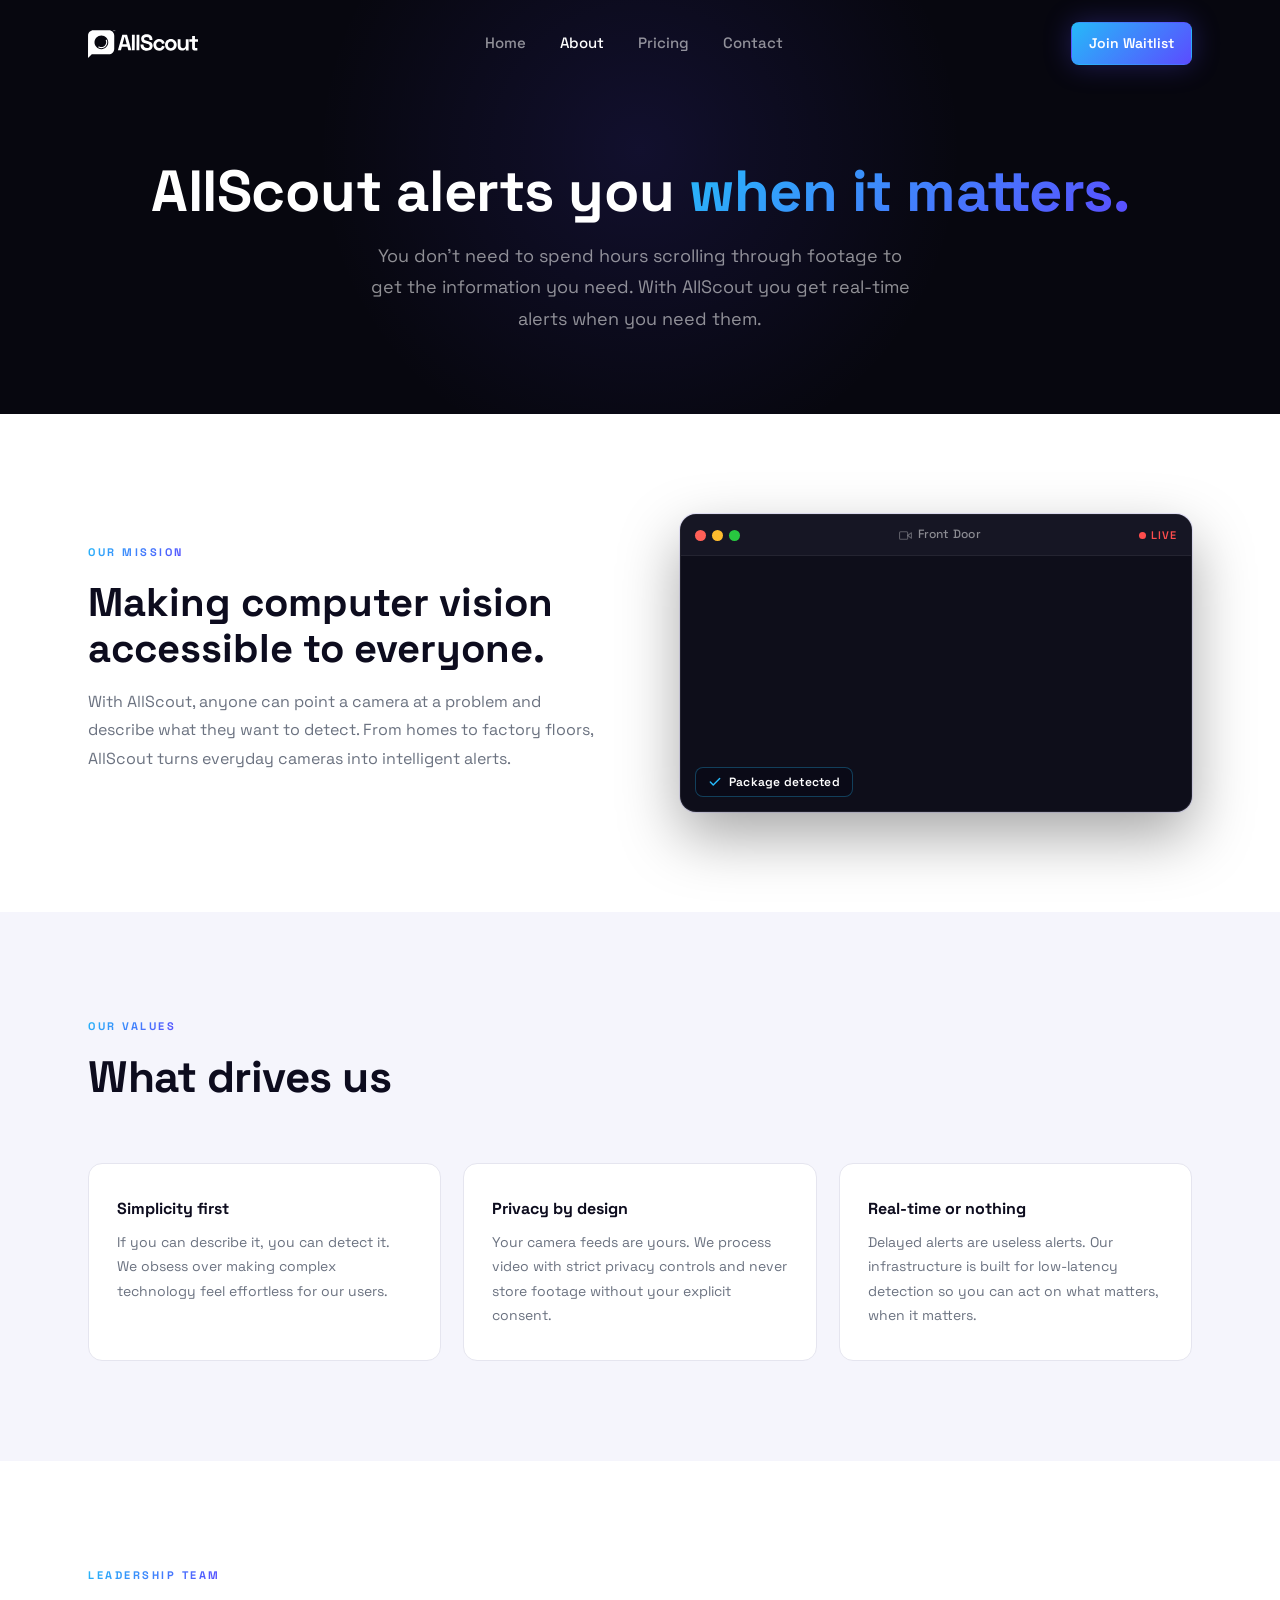
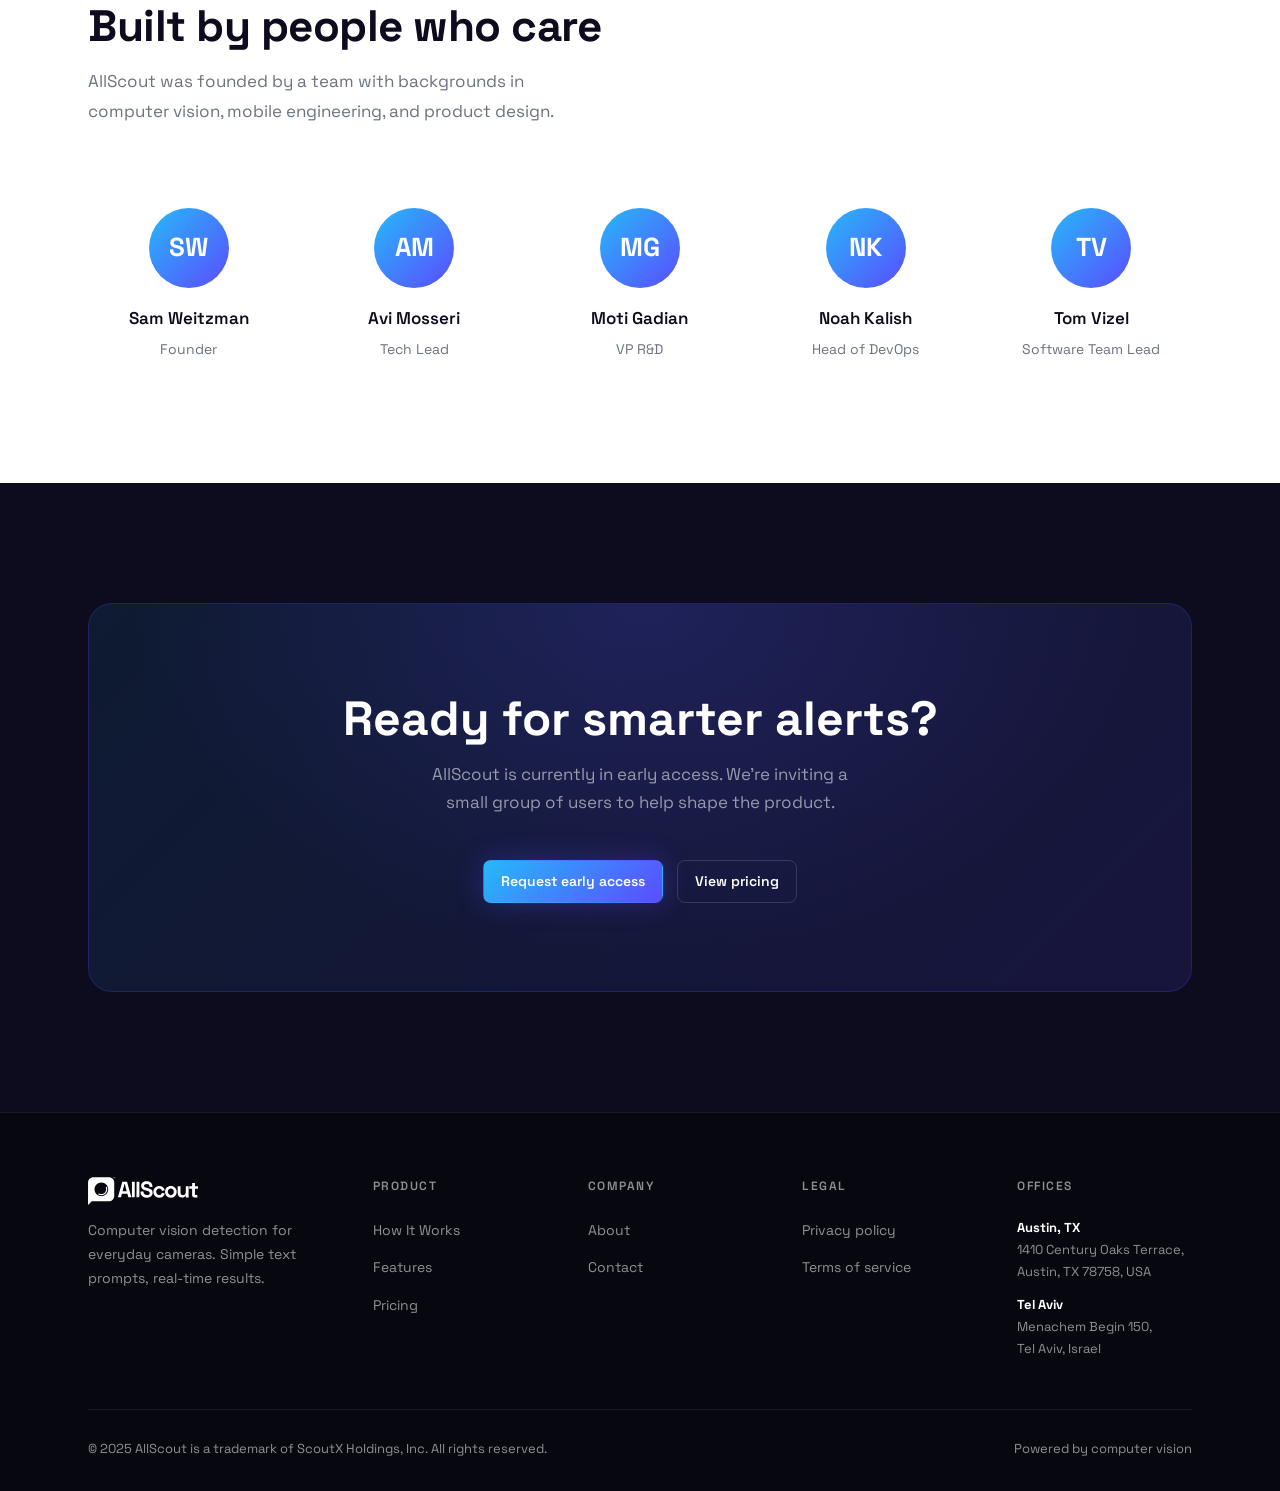
==== commit 83dbc665: "Remove quotes around ScoutX Holdings in footer across all pages Co-Authored-By: Claude Sonnet 4.6 <n" ====
--- a/about.html
+++ b/about.html
@@ -209,7 +209,7 @@
         </div>
       </div>
       <div class="footer-bottom">
-        <span>© 2025 AllScout is a trademark of "ScoutX Holdings, Inc". All rights reserved.</span>
+        <span>© 2025 AllScout is a trademark of ScoutX Holdings, Inc. All rights reserved.</span>
         <span>Powered by computer vision</span>
       </div>
     </div>
--- a/css/styles.css
+++ b/css/styles.css
@@ -235,23 +235,17 @@
 .phone-mockup {
   position:absolute;
   width:240px;
-  background:#1a1a2a;
-  border-radius:38px;
-  box-shadow:0 32px 80px rgba(0,0,0,0.6);
+  background:none;
+  border-radius:0;
+  box-shadow:none;
   overflow:hidden;
 }
 .phone-mockup::before {
-  content:'';
-  display:block;
-  width:80px; height:26px;
-  background:#000;
-  border-radius:0 0 14px 14px;
-  margin:0 auto 0;
-  position:relative; z-index:2;
+  display:none;
 }
 .phone-mockup img {
   width:100%; display:block;
-  margin-top:-26px; /* overlap notch */
+  border-radius:12px;
 }
 .phone-mockup.back {
   left:0; top:40px;
@@ -615,7 +609,6 @@
 }
 @media (max-width:768px) {
   .hiw-layout { grid-template-columns: 1fr; gap: 60px; }
-  .hiw-phone-wrap { order: -1; }
 }
 
 /* ---- FEATURES (light) ---- */
